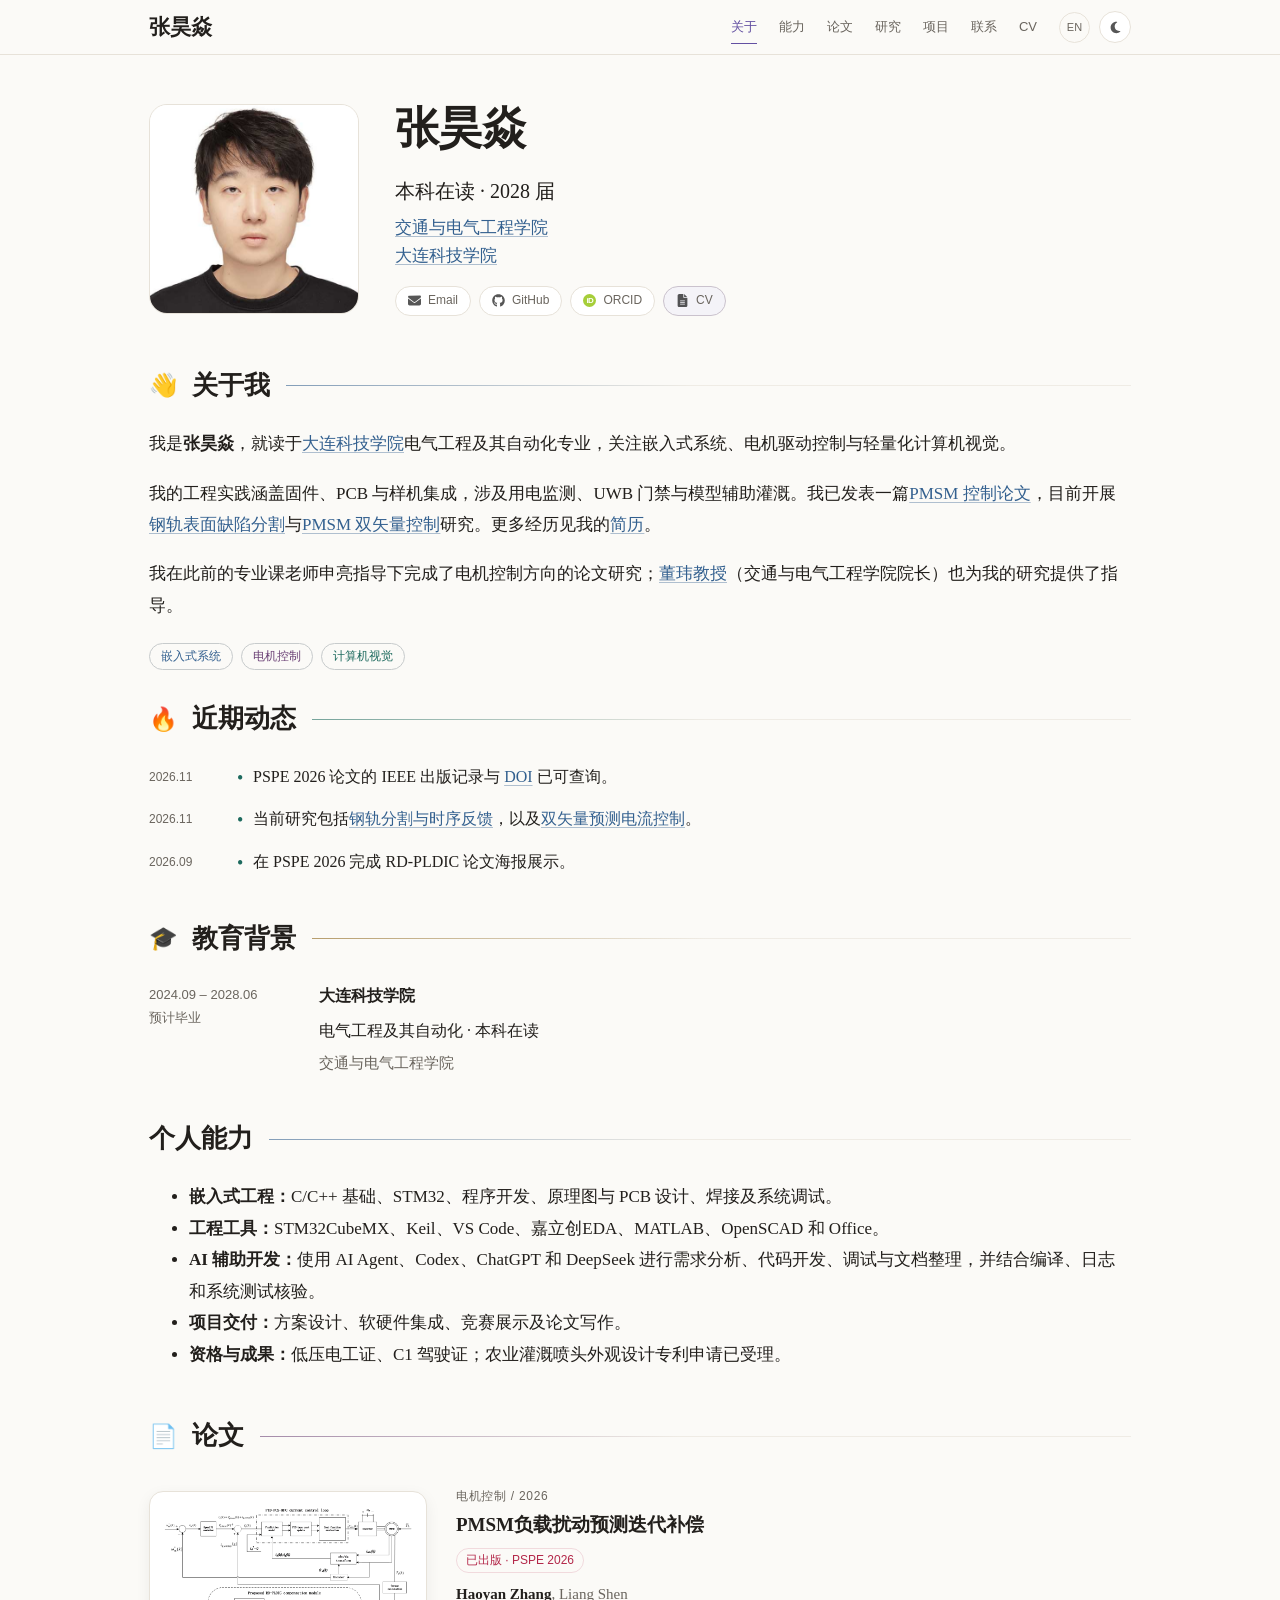
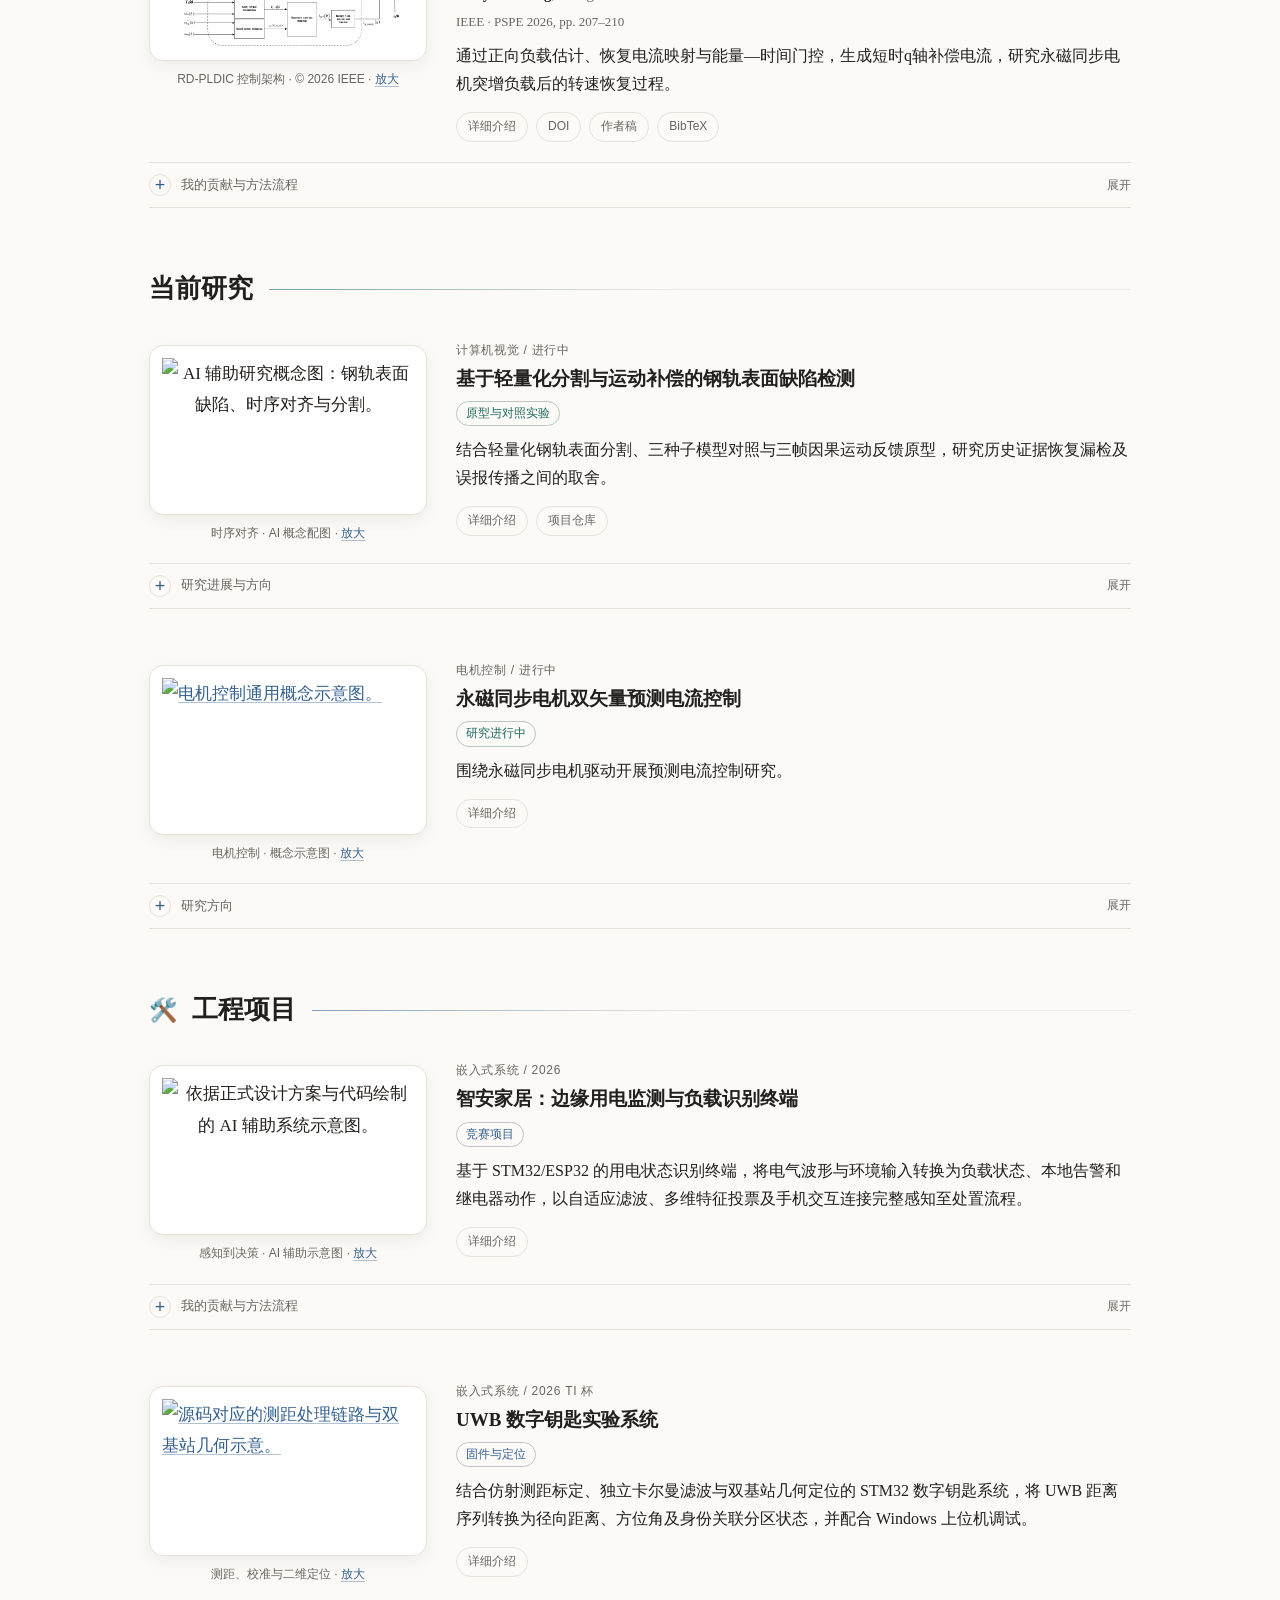
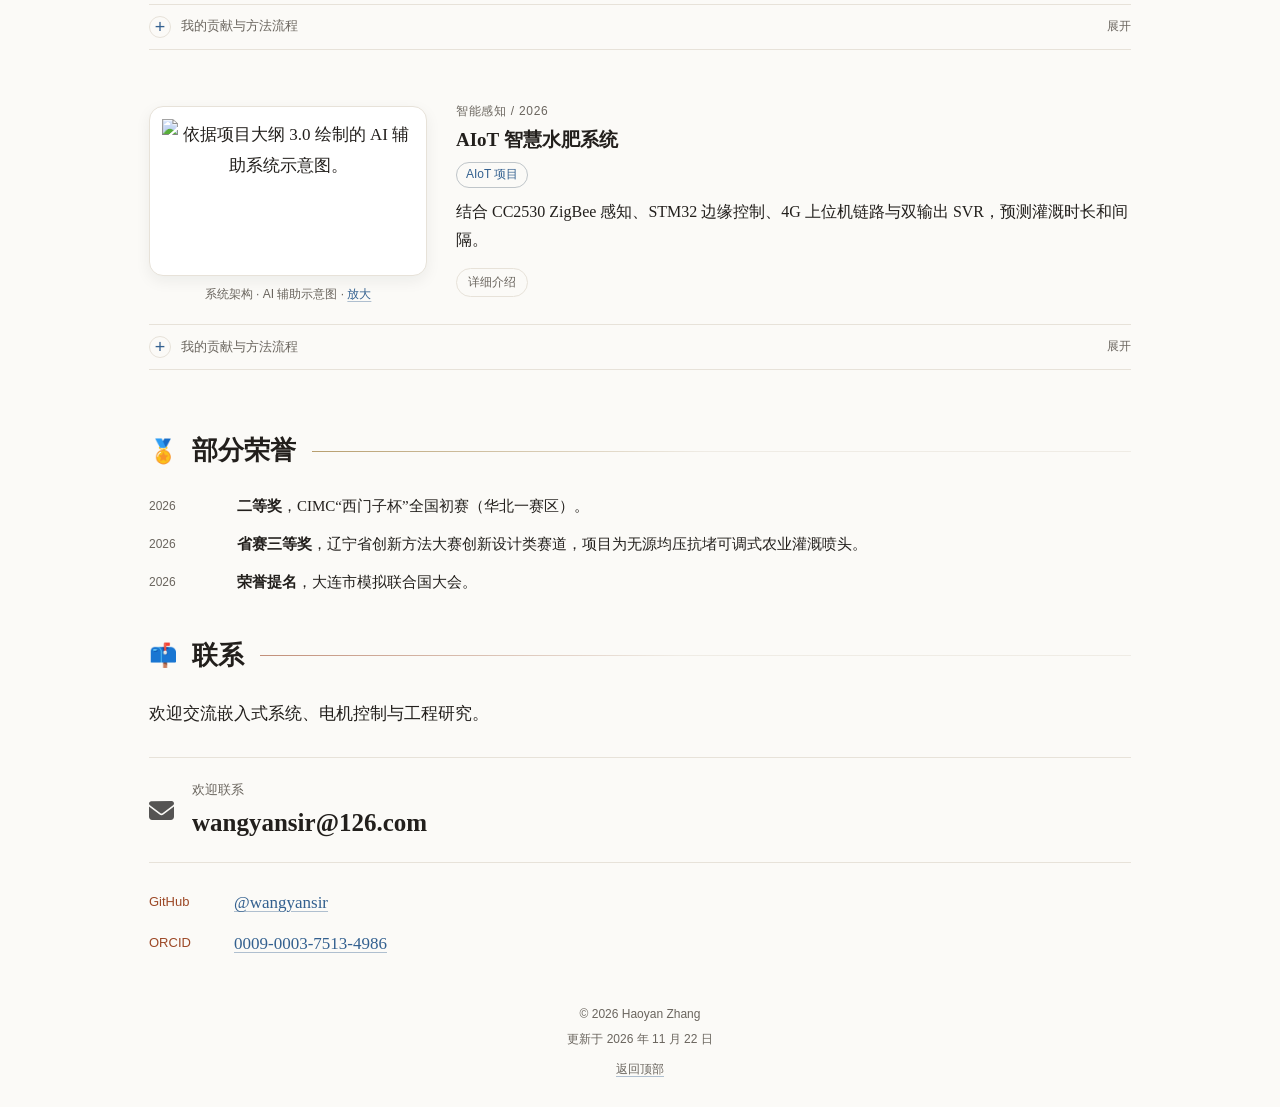
==== zh.html @ 72166f1d "Publish academic homepage and verified research updates" ====
<!doctype html><html lang="zh-CN"><head>
<meta charset="utf-8"><meta name="viewport" content="width=device-width,initial-scale=1"><title>张昊焱 · 个人主页</title>
<meta name="description" content="张昊焱的电气工程、电机控制、嵌入式系统与计算机视觉研究、论文和项目。"><meta name="author" content="Haoyan Zhang"><meta property="og:type" content="website"><meta property="og:title" content="张昊焱 · 个人主页"><meta property="og:description" content="张昊焱的电气工程、电机控制、嵌入式系统与计算机视觉研究、论文和项目。"><meta property="og:image" content="https://wangyansir.github.io/assets/portrait.jpg">
<link rel="canonical" href="https://wangyansir.github.io/zh.html"><link rel="alternate" hreflang="en" href="https://wangyansir.github.io/index.html"><link rel="icon" href="assets/favicon.svg" type="image/svg+xml">
<script>try{const s=localStorage.getItem('haoyan-theme');document.documentElement.dataset.theme=s||(matchMedia('(prefers-color-scheme:dark)').matches?'dark':'light')}catch{document.documentElement.dataset.theme='light'}</script>
<link rel="stylesheet" href="assets/katex.min.css"><link rel="stylesheet" href="style.css?v=6"><script src="main.js?v=5" defer></script></head>
<body class="homepage"><a class="skip-link" href="#main">跳到正文</a><header class="topbar"><div class="topbar-inner"><a class="topbar-brand" href="#top">张昊焱</a><nav class="topbar-nav" aria-label="主导航"><a href="#about">关于</a><a href="#skills">能力</a><a href="#publications">论文</a><a href="#research">研究</a><a href="#projects">项目</a><a href="#contact">联系</a><a href="assets/zhang-haoyan-cv.pdf" target="_blank" rel="noopener">CV</a></nav><div class="controls"><a class="language-switch" href="index.html" lang="en" hreflang="en" aria-label="切换到英文">EN</a><button class="theme-toggle" data-theme-toggle type="button" aria-label="切换颜色主题" title="切换颜色主题"><img class="icon" src="assets/icons/sun.svg" alt="" aria-hidden="true" width="13" height="13"><span class="moon-icon"><img class="icon" src="assets/icons/moon.svg" alt="" aria-hidden="true" width="13" height="13"></span></button></div></div></header>
<main class="page" id="main"><section class="hero" id="top" aria-labelledby="name"><a class="portrait-link" href="assets/portrait.jpg" target="_blank" rel="noopener" aria-label="查看完整头像"><img class="portrait" src="assets/portrait.jpg" width="210" height="210" alt="张昊焱的个人照片" fetchpriority="high"></a><div class="hero-copy"><h1 id="name">张昊焱</h1><p class="role">本科在读 · 2028 届</p><p class="affiliation"><a href="https://sub2.dlust.edu.cn/dqgc/" target="_blank" rel="noopener">交通与电气工程学院</a><br><a href="https://www.dlust.edu.cn/" target="_blank" rel="noopener">大连科技学院</a></p></div><div class="social-links" aria-label="个人链接"><a class="pill" href="mailto:wangyansir@126.com"><img class="icon" src="assets/icons/envelope.svg" alt="" aria-hidden="true" width="13" height="13">Email</a><a class="pill" href="https://github.com/wangyansir" target="_blank" rel="noopener"><img class="icon" src="assets/icons/github.svg" alt="" aria-hidden="true" width="13" height="13">GitHub</a><a class="pill" href="https://orcid.org/0009-0003-7513-4986" target="_blank" rel="noopener"><span class="orcid-mark" aria-hidden="true">iD</span>ORCID</a><a class="pill cv-pill" href="assets/zhang-haoyan-cv.pdf" target="_blank" rel="noopener"><img class="icon" src="assets/icons/file-lines.svg" alt="" aria-hidden="true" width="13" height="13">CV</a></div></section>
<section class="section" id="about"><h2 class="section-title blue"><span aria-hidden="true">👋</span>关于我</h2><p>我是<strong>张昊焱</strong>，就读于<a href="https://www.dlust.edu.cn/" target="_blank" rel="noopener">大连科技学院</a>电气工程及其自动化专业，关注嵌入式系统、电机驱动控制与轻量化计算机视觉。</p><p>我的工程实践涵盖固件、PCB 与样机集成，涉及用电监测、UWB 门禁与模型辅助灌溉。我已发表一篇<a href="publications/rd-pldic-zh.html">PMSM 控制论文</a>，目前开展<a href="research/rail-inspection-zh.html">钢轨表面缺陷分割</a>与<a href="research/dual-vector-control-zh.html">PMSM 双矢量控制</a>研究。更多经历见我的<a href="assets/zhang-haoyan-cv.pdf" target="_blank" rel="noopener">简历</a>。</p><p>我在此前的专业课老师申亮指导下完成了电机控制方向的论文研究；<a href="https://sub2.dlust.edu.cn/dqgc/channel-161.html" target="_blank" rel="noopener">董玮教授</a>（交通与电气工程学院院长）也为我的研究提供了指导。</p><ul class="interest-tags" aria-label="研究兴趣"><li>嵌入式系统</li><li>电机控制</li><li>计算机视觉</li></ul></section>
<section class="section" id="news"><h2 class="section-title teal"><span aria-hidden="true">🔥</span>近期动态</h2><ul class="news-list"><li><time>2026.11</time><div>PSPE 2026 论文的 IEEE 出版记录与 <a href="https://doi.org/10.1109/PSPE71359.2026.11780839" target="_blank" rel="noopener">DOI</a> 已可查询。</div></li><li><time>2026.11</time><div>当前研究包括<a href="research/rail-inspection-zh.html">钢轨分割与时序反馈</a>，以及<a href="research/dual-vector-control-zh.html">双矢量预测电流控制</a>。</div></li><li><time>2026.09</time><div>在 PSPE 2026 完成 RD-PLDIC 论文海报展示。</div></li></ul></section>
<section class="section" id="education"><h2 class="section-title gold"><span aria-hidden="true">🎓</span>教育背景</h2><div class="dated-entry"><p class="entry-date">2024.09 – 2028.06<br><span>预计毕业</span></p><div><p><strong>大连科技学院</strong></p><p>电气工程及其自动化 · 本科在读</p><p class="muted small">交通与电气工程学院</p></div></div></section>
<section class="section" id="skills"><h2 class="section-title blue">个人能力</h2><ul class="skills-list"><li><strong>嵌入式工程：</strong>C/C++ 基础、STM32、程序开发、原理图与 PCB 设计、焊接及系统调试。</li><li><strong>工程工具：</strong>STM32CubeMX、Keil、VS Code、嘉立创EDA、MATLAB、OpenSCAD 和 Office。</li><li><strong>AI 辅助开发：</strong>使用 AI Agent、Codex、ChatGPT 和 DeepSeek 进行需求分析、代码开发、调试与文档整理，并结合编译、日志和系统测试核验。</li><li><strong>项目交付：</strong>方案设计、软硬件集成、竞赛展示及论文写作。</li><li><strong>资格与成果：</strong>低压电工证、C1 驾驶证；农业灌溉喷头外观设计专利申请已受理。</li></ul></section>
<section class="section" id="publications"><h2 class="section-title plum"><span aria-hidden="true">📄</span>论文</h2><article class="work-entry" id="work-rd-pldic"><div class="work-row"><figure class="work-media"><button class="visual-toggle" type="button" aria-pressed="false" aria-label="切换概览与方法：PMSM负载扰动预测迭代补偿" data-visual-toggle data-caption-overview="RD-PLDIC 控制架构 · © 2026 IEEE" data-caption-method="转速恢复仿真 · © 2026 IEEE"><img class="visual-overview" src="assets/rd-pldic-control.png" alt="RD-PLDIC 控制架构：预测电流控制、负载估计、恢复电流映射及能量—时间门控。© 2026 IEEE。" width="278" height="190" loading="lazy"><img class="visual-method" src="assets/rd-pldic-speed.png" alt="" aria-hidden="true" width="278" height="190" loading="lazy"><span class="visual-hint" aria-hidden="true">查看方法</span></button><figcaption class="image-caption"><span data-visual-caption aria-live="polite">RD-PLDIC 控制架构 · © 2026 IEEE</span> · <a href="assets/rd-pldic-control.png" target="_blank" rel="noopener">放大</a></figcaption></figure><div class="work-copy"><p class="entry-kicker">电机控制 / 2026</p><h3>PMSM负载扰动预测迭代补偿</h3><p class="venue"><span class="badge publication">已出版 · PSPE 2026</span></p><p class="authors"><strong>Haoyan Zhang</strong>, Liang Shen</p><p class="work-note">IEEE · PSPE 2026, pp. 207–210</p><p class="work-description">通过正向负载估计、恢复电流映射与能量—时间门控，生成短时q轴补偿电流，研究永磁同步电机突增负载后的转速恢复过程。</p><div class="resource-links"><a class="pill" href="publications/rd-pldic-zh.html">详细介绍</a><a class="pill" href="https://doi.org/10.1109/PSPE71359.2026.11780839" target="_blank" rel="noopener">DOI</a><a class="pill" href="assets/rd-pldic-author-manuscript.pdf" target="_blank" rel="noopener">作者稿</a><a class="pill" href="files/rd-pldic.bib" download>BibTeX</a></div></div></div><details class="contribution"><summary><span class="expand-icon" aria-hidden="true">+</span><span>我的贡献与方法流程</span><span class="expand-label" data-open-label="收起" data-closed-label="展开">展开</span></summary><div class="contribution-body"><p class="contribution-role">第一作者 · 建模、仿真与论文</p><ul><li>设计结合正向负载估计、恢复电流映射与能量—时间门控的短时 q 轴电流补偿。</li><li>建立 PMSM 驱动数值对比，分析转速恢复、累计误差和持续补偿。</li><li>完成英文稿件撰写与修改，并在 PSPE 2026 作海报展示。</li></ul><ol class="workflow" aria-label="方法流程"><li>估计负载</li><li>映射恢复电流</li><li>补偿门控</li><li>评价恢复过程</li></ol><p class="scope-note">结果来自已测试工况下的正向增载仿真。</p></div></details></article></section>
<section class="section" id="research"><h2 class="section-title teal">当前研究</h2><article class="work-entry" id="work-rail-inspection"><div class="work-row"><figure class="work-media"><button class="visual-toggle visual-art" type="button" aria-pressed="false" aria-label="切换概览与方法：基于轻量化分割与运动补偿的钢轨表面缺陷检测" data-visual-toggle data-caption-overview="时序对齐 · AI 概念配图" data-caption-method="研究路径 · LevinJustus"><img class="visual-overview" src="assets/rail-inspection-concept.jpg" alt="AI 辅助研究概念图：钢轨表面缺陷、时序对齐与分割。" width="278" height="190" loading="lazy"><img class="visual-method" src="assets/rail-reference-method.svg" alt="" aria-hidden="true" width="278" height="190" loading="lazy"><span class="visual-hint" aria-hidden="true">查看方法</span></button><figcaption class="image-caption"><span data-visual-caption aria-live="polite">时序对齐 · AI 概念配图</span> · <a href="assets/rail-inspection-concept.jpg" target="_blank" rel="noopener">放大</a></figcaption></figure><div class="work-copy"><p class="entry-kicker">计算机视觉 / 进行中</p><h3>基于轻量化分割与运动补偿的钢轨表面缺陷检测</h3><p class="venue"><span class="badge ongoing">原型与对照实验</span></p><p class="work-description">结合轻量化钢轨表面分割、三种子模型对照与三帧因果运动反馈原型，研究历史证据恢复漏检及误报传播之间的取舍。</p><div class="resource-links"><a class="pill" href="research/rail-inspection-zh.html">详细介绍</a><a class="pill" href="https://github.com/LevinJustus/rail-surface-motion-research" target="_blank" rel="noopener">项目仓库</a></div></div></div><details class="contribution"><summary><span class="expand-icon" aria-hidden="true">+</span><span>研究进展与方向</span><span class="expand-label" data-open-label="收起" data-closed-label="展开">展开</span></summary><div class="contribution-body"><p class="contribution-role">合作研究 · 项目仓库 v0.6.0</p><ul><li>项目仓库已报告基于 1396 张训练图、400 张验证图的三种子 U-Net 与 DeepLabv3+ 基线。</li><li>三帧因果原型将运动对齐与历史缺陷证据结合。</li><li>当前研究时序反馈中的漏检恢复与误报传播。</li></ul><ol class="workflow" aria-label="方法流程"><li>训练与验证</li><li>对齐观测</li><li>复用时序证据</li><li>检查误报</li></ol><p class="scope-note">当前分数为验证集结果；连续真实轨面视频、独立测试和部署为后续工作。</p></div></details></article>
<article class="work-entry" id="work-dual-vector-control"><div class="work-row"><figure class="work-media"><a class="visual-toggle figure-link" href="assets/motor-control-overview.png" target="_blank" rel="noopener" aria-label="查看原尺寸图：永磁同步电机双矢量预测电流控制"><img class="visual-overview" src="assets/motor-control-overview.png" alt="电机控制通用概念示意图。" width="278" height="190" loading="lazy"><span class="visual-hint" aria-hidden="true">放大查看</span></a><figcaption class="image-caption"><span data-visual-caption aria-live="polite">电机控制 · 概念示意图</span> · <a href="assets/motor-control-overview.png" target="_blank" rel="noopener">放大</a></figcaption></figure><div class="work-copy"><p class="entry-kicker">电机控制 / 进行中</p><h3>永磁同步电机双矢量预测电流控制</h3><p class="venue"><span class="badge ongoing">研究进行中</span></p><p class="work-description">围绕永磁同步电机驱动开展预测电流控制研究。</p><div class="resource-links"><a class="pill" href="research/dual-vector-control-zh.html">详细介绍</a></div></div></div><details class="contribution"><summary><span class="expand-icon" aria-hidden="true">+</span><span>研究方向</span><span class="expand-label" data-open-label="收起" data-closed-label="展开">展开</span></summary><div class="contribution-body"><p class="contribution-role">预测电流控制</p><ul><li>研究面向永磁同步电机驱动的预测电流控制。</li></ul><ol class="workflow" aria-label="方法流程"><li>电机控制</li><li>预测控制</li></ol><p class="scope-note">电机驱动控制方向的在研工作。</p></div></details></article></section>
<section class="section" id="projects"><h2 class="section-title blue"><span aria-hidden="true">🛠️</span>工程项目</h2><article class="work-entry" id="work-smart-home"><div class="work-row"><figure class="work-media"><button class="visual-toggle" type="button" aria-pressed="false" aria-label="切换概览与方法：智安家居：边缘用电监测与负载识别终端" data-visual-toggle data-caption-overview="感知到决策 · AI 辅助示意图" data-caption-method="本地感知与保护架构"><img class="visual-overview" src="assets/smart-home-research-graphic.png" alt="依据正式设计方案与代码绘制的 AI 辅助系统示意图。" width="278" height="190" loading="lazy"><img class="visual-method" src="assets/smart-home-system.svg" alt="" aria-hidden="true" width="278" height="190" loading="lazy"><span class="visual-hint" aria-hidden="true">查看方法</span></button><figcaption class="image-caption"><span data-visual-caption aria-live="polite">感知到决策 · AI 辅助示意图</span> · <a href="assets/smart-home-research-graphic.png" target="_blank" rel="noopener">放大</a></figcaption></figure><div class="work-copy"><p class="entry-kicker">嵌入式系统 / 2026</p><h3>智安家居：边缘用电监测与负载识别终端</h3><p class="venue"><span class="badge engineering">竞赛项目</span></p><p class="work-description">基于 STM32/ESP32 的用电状态识别终端，将电气波形与环境输入转换为负载状态、本地告警和继电器动作，以自适应滤波、多维特征投票及手机交互连接完整感知至处置流程。</p><div class="resource-links"><a class="pill" href="projects/smart-home-zh.html">详细介绍</a></div></div></div><details class="contribution"><summary><span class="expand-icon" aria-hidden="true">+</span><span>我的贡献与方法流程</span><span class="expand-label" data-open-label="收起" data-closed-label="展开">展开</span></summary><div class="contribution-body"><p class="contribution-role">固件、硬件与原型集成</p><ul><li>独立完成 STM32 程序、原理图与 PCB 设计、焊接和整机集成调试。</li><li>将测量滤波、时频特征与负载状态识别、本地异常处置连接起来。</li><li>集成本地按键与 ESP32 手机协同操作，并使用 OpenSCAD 完成外壳建模。</li></ul><ol class="workflow" aria-label="方法流程"><li>采集信号</li><li>提取特征</li><li>识别与保护</li><li>状态上报</li></ol><p class="scope-note">项目获得 CIMC 西门子杯全国初赛华北一赛区二等奖。</p></div></details></article>
<article class="work-entry" id="work-uwb-key"><div class="work-row"><figure class="work-media"><a class="visual-toggle figure-link" href="assets/uwb-localization-pipeline.svg" target="_blank" rel="noopener" aria-label="查看原尺寸图：UWB 数字钥匙实验系统"><img class="visual-overview" src="assets/uwb-localization-pipeline.svg" alt="源码对应的测距处理链路与双基站几何示意。" width="278" height="190" loading="lazy"><span class="visual-hint" aria-hidden="true">放大查看</span></a><figcaption class="image-caption"><span data-visual-caption aria-live="polite">测距、校准与二维定位</span> · <a href="assets/uwb-localization-pipeline.svg" target="_blank" rel="noopener">放大</a></figcaption></figure><div class="work-copy"><p class="entry-kicker">嵌入式系统 / 2026 TI 杯</p><h3>UWB 数字钥匙实验系统</h3><p class="venue"><span class="badge engineering">固件与定位</span></p><p class="work-description">结合仿射测距标定、独立卡尔曼滤波与双基站几何定位的 STM32 数字钥匙系统，将 UWB 距离序列转换为径向距离、方位角及身份关联分区状态，并配合 Windows 上位机调试。</p><div class="resource-links"><a class="pill" href="projects/uwb-key-zh.html">详细介绍</a></div></div></div><details class="contribution"><summary><span class="expand-icon" aria-hidden="true">+</span><span>我的贡献与方法流程</span><span class="expand-label" data-open-label="收起" data-closed-label="展开">展开</span></summary><div class="contribution-body"><p class="contribution-role">硬件、固件与上位机集成</p><ul><li>对两路基站测距分别进行线性标定与独立卡尔曼滤波。</li><li>结合双圆定位、三区域门禁判定、异常数据检查和锁定逻辑。</li><li>开发并调试硬件与固件，使用 ChatGPT 开发 Windows 上位机。</li></ul><ol class="workflow" aria-label="方法流程"><li>线性标定</li><li>逐路滤波</li><li>双圆定位</li><li>身份与分区</li></ol><p class="scope-note">详情页按已核对源码说明信号链、标定模型和定位几何。</p></div></details></article>
<article class="work-entry" id="work-aiot-fertigation"><div class="work-row"><figure class="work-media"><button class="visual-toggle" type="button" aria-pressed="false" aria-label="切换概览与方法：AIoT 智慧水肥系统" data-visual-toggle data-caption-overview="系统架构 · AI 辅助示意图" data-caption-method="预测到控制的流程"><img class="visual-overview" src="assets/fertigation-research-graphic.png" alt="依据项目大纲 3.0 绘制的 AI 辅助系统示意图。" width="278" height="190" loading="lazy"><img class="visual-method" src="assets/aiot-system-architecture.svg" alt="" aria-hidden="true" width="278" height="190" loading="lazy"><span class="visual-hint" aria-hidden="true">查看方法</span></button><figcaption class="image-caption"><span data-visual-caption aria-live="polite">系统架构 · AI 辅助示意图</span> · <a href="assets/fertigation-research-graphic.png" target="_blank" rel="noopener">放大</a></figcaption></figure><div class="work-copy"><p class="entry-kicker">智能感知 / 2026</p><h3>AIoT 智慧水肥系统</h3><p class="venue"><span class="badge engineering">AIoT 项目</span></p><p class="work-description">结合 CC2530 ZigBee 感知、STM32 边缘控制、4G 上位机链路与双输出 SVR，预测灌溉时长和间隔。</p><div class="resource-links"><a class="pill" href="projects/aiot-fertigation-zh.html">详细介绍</a></div></div></div><details class="contribution"><summary><span class="expand-icon" aria-hidden="true">+</span><span>我的贡献与方法流程</span><span class="expand-label" data-open-label="收起" data-closed-label="展开">展开</span></summary><div class="contribution-body"><p class="contribution-role">系统设计与预测控制软件</p><ul><li>设计采用 STM32、ZigBee 与 4G-DTU 通信的传感至边缘控制链路。</li><li>建立双输出 SVR 软件原型，预测灌溉时长与间隔，并映射到执行等级。</li><li>使用 2160 条兼容模拟样本检查原型的决策逻辑。</li></ul><ol class="workflow" aria-label="方法流程"><li>采集输入</li><li>SVR 预测</li><li>映射控制等级</li><li>边缘执行</li></ol><p class="scope-note">相关喷头设计获省赛奖项，外观设计专利申请已受理。</p></div></details></article></section>
<section class="section" id="honors"><h2 class="section-title gold"><span aria-hidden="true">🏅</span>部分荣誉</h2><ul class="honors-list"><li><span>2026</span><div><strong>二等奖</strong>，CIMC“西门子杯”全国初赛（华北一赛区）。</div></li><li><span>2026</span><div><strong>省赛三等奖</strong>，辽宁省创新方法大赛创新设计类赛道，项目为无源均压抗堵可调式农业灌溉喷头。</div></li><li><span>2026</span><div><strong>荣誉提名</strong>，大连市模拟联合国大会。</div></li></ul></section>
<section class="section" id="contact"><h2 class="section-title rust"><span aria-hidden="true">📫</span>联系</h2><p>欢迎交流嵌入式系统、电机控制与工程研究。</p><a class="email-contact" href="mailto:wangyansir@126.com"><img class="icon" src="assets/icons/envelope.svg" alt="" aria-hidden="true" width="13" height="13"><span><small>欢迎联系</small><strong>wangyansir@126.com</strong></span></a><dl class="contact-list"><dt>GitHub</dt><dd><a href="https://github.com/wangyansir" target="_blank" rel="noopener">@wangyansir</a></dd><dt>ORCID</dt><dd><a href="https://orcid.org/0009-0003-7513-4986" target="_blank" rel="noopener">0009-0003-7513-4986</a></dd></dl></section></main>
<footer class="site-footer page"><p>© 2026 Haoyan Zhang</p><p>更新于 2026 年 11 月 22 日</p><a href="#top">返回顶部</a></footer></body></html>
---- style.css ----
:root{
color-scheme:light;--bg:#fbfaf7;--ink:#221f1c;--muted:#6a655e;--line:#e7e2d9;--blue:#33608f;--teal:#1d6a5e;--gold:#8a6113;--rust:#9c4826;--plum:#6b4176;--accent:#6350a2;--pill:#fff;--header:rgba(251,250,247,.95);--serif:Charter,'Iowan Old Style','Source Serif 4','Source Serif Pro',Cambria,Georgia,'Times New Roman',serif;--sans:-apple-system,BlinkMacSystemFont,'Segoe UI',Arial,'Microsoft YaHei',sans-serif}
:root[data-theme=dark]{color-scheme:dark;--bg:#15171b;--ink:#e7e3dc;--muted:#aaa49b;--line:#2b2f36;--blue:#8fb5de;--teal:#87b9ad;--gold:#d3b777;--rust:#d8a18b;--plum:#c0a1cd;--accent:#c0b1ef;--pill:#202329;--header:rgba(21,23,27,.95)}
*{box-sizing:border-box}html{scroll-behavior:smooth;scroll-padding-top:76px}body{margin:0;background:var(--bg);color:var(--ink);font:18px/1.72 var(--serif);-webkit-font-smoothing:antialiased}a{color:var(--blue);text-decoration:underline;text-decoration-color:color-mix(in srgb,var(--blue) 38%,transparent);text-underline-offset:3px;transition:color .18s,border-color .18s,background .18s}a:hover{color:var(--accent);text-decoration-color:currentColor}button{font:inherit;color:inherit;cursor:pointer}img{display:block;max-width:100%}figure{margin:0}p{margin:0 0 18px}a:focus-visible,button:focus-visible,.table-scroll:focus-visible{outline:2px solid var(--accent);outline-offset:4px}.skip-link{position:fixed;z-index:30;left:16px;top:-80px;padding:8px 18px;background:var(--ink);color:var(--bg);font:14px/1.5 var(--sans)}.skip-link:focus{top:10px}.page{max-width:900px;padding-inline:32px;margin-inline:auto}.muted{color:var(--muted)}.small{font-size:15px}
.topbar{position:sticky;top:0;z-index:20;background:var(--header);border-bottom:1px solid var(--line);backdrop-filter:blur(12px)}.topbar::before{content:'';position:absolute;top:0;left:0;right:0;height:3px;background:linear-gradient(90deg,#33608f,#6b4176,#9c4826)}.topbar-inner{max-width:900px;padding:0 32px;margin:auto;min-height:54px;display:flex;align-items:center;gap:22px}.topbar-brand{font-weight:700;font-size:18px;color:var(--ink);text-decoration:none;white-space:nowrap;margin-right:auto}.topbar-nav{display:flex;align-items:center;gap:20px;font:13px/1.6 var(--sans)}.topbar-nav a{color:var(--muted);text-decoration:none;white-space:nowrap;padding:16px 0;position:relative}.topbar-nav a::after{content:'';position:absolute;height:1px;left:0;right:0;bottom:9px;background:currentColor;transform:scaleX(0);transition:transform .18s}.topbar-nav a:hover,.topbar-nav a[aria-current]{color:var(--accent)}.topbar-nav a:hover::after,.topbar-nav a[aria-current]::after{transform:scaleX(1)}.controls{display:flex;align-items:center;gap:9px;flex-shrink:0}.language-switch{display:inline-flex;align-items:center;justify-content:center;min-width:31px;height:31px;border:1px solid var(--line);border-radius:50%;color:var(--muted);text-decoration:none;font:11px/1 var(--sans);white-space:nowrap}.language-switch:hover{border-color:var(--accent);color:var(--accent)}.theme-toggle{width:32px;height:32px;padding:8px;border:1px solid var(--line);border-radius:50%;background:var(--pill);display:flex;align-items:center;justify-content:center}.theme-toggle:hover{border-color:var(--gold)}.icon{display:inline-block;width:13px;height:13px;opacity:.66;flex-shrink:0}[data-theme=dark] .icon{filter:invert(1)}.theme-toggle>.icon{display:block}.moon-icon{display:none}[data-theme=dark] .theme-toggle>.icon{display:none}[data-theme=dark] .moon-icon{display:flex}
.homepage{background-image:radial-gradient(ellipse 650px 230px at 15% 70px,rgba(51,96,143,.045),transparent),radial-gradient(ellipse 600px 220px at 85% 70px,rgba(29,106,94,.035),transparent)}.hero{display:flex;align-items:center;gap:30px;padding:44px 0 30px}.portrait-link{flex-shrink:0;border-radius:18px;display:block}.portrait{width:200px;height:200px;object-fit:cover;object-position:50% 35%;border-radius:18px;border:1px solid var(--line);box-shadow:0 7px 22px rgba(25,25,25,.09)}.hero-copy{min-width:0}h1{font-size:38px;line-height:1.3;font-weight:700;margin:0 0 15px;letter-spacing:-.5px}.role,.affiliation{font-size:17px;line-height:1.6;margin:0 0 7px}.hero-focus{font:13px/1.6 var(--sans);color:var(--muted);margin:12px 0 0}.social-links{display:flex;flex-wrap:wrap;align-items:center;gap:8px;margin-top:22px}.pill{display:inline-flex;align-items:center;justify-content:center;gap:7px;border:1px solid var(--line);border-radius:20px;background:var(--pill);color:var(--muted);padding:4px 12px;font:12px/1.65 var(--sans);text-decoration:none;white-space:nowrap}.pill:hover{color:var(--accent);border-color:var(--accent);text-decoration:none}.cv-pill{background:color-mix(in srgb,var(--accent) 7%,var(--pill));border-color:color-mix(in srgb,var(--accent) 22%,var(--line))}.orcid-mark{width:13px;height:13px;border-radius:50%;background:#a6ce39;color:#fff;font:700 8px/13px Arial,sans-serif;text-align:center;letter-spacing:-.5px}
.section{padding:26px 0 4px;scroll-margin-top:20px}.section>p{text-align:justify;hyphens:auto}.section-title{display:flex;gap:10px;align-items:center;color:var(--ink);font:700 21px/1.4 var(--serif);margin:0 0 18px}.section-title>span{font-size:19px;line-height:1}.section-title::after{content:'';flex:1;height:1px;margin-left:2px;background:linear-gradient(90deg,var(--section-accent),var(--line) 48%);opacity:.6}.blue{--section-accent:var(--blue)}.teal{--section-accent:var(--teal)}.gold{--section-accent:var(--gold)}.plum{--section-accent:var(--plum)}.rust{--section-accent:var(--rust)}.interest-tags{padding:0;margin:20px 0 0;list-style:none;display:flex;flex-wrap:wrap;gap:8px}.interest-tags li{border:1px solid color-mix(in srgb,var(--blue) 18%,var(--line));border-radius:20px;background:color-mix(in srgb,var(--blue) 8%,var(--bg));color:var(--blue);padding:3px 11px;font:12px/1.6 var(--sans)}.interest-tags li:nth-child(2){color:var(--plum);background:color-mix(in srgb,var(--plum) 8%,var(--bg))}.interest-tags li:nth-child(3){color:var(--teal);background:color-mix(in srgb,var(--teal) 8%,var(--bg))}.news-list,.honors-list{padding:0;margin:0;list-style:none}.news-list li{display:grid;grid-template-columns:70px 1fr;gap:18px;position:relative;padding:0 0 13px}.news-list time{font:12px/1.8 var(--sans);color:var(--muted);padding-top:5px}.news-list li>div{position:relative;padding-left:16px;font-size:16px}.news-list li>div::before{content:'•';position:absolute;left:0;color:var(--teal);font-size:18px}.dated-entry{display:grid;grid-template-columns:150px 1fr;gap:20px;margin-bottom:7px;font-size:16px}.dated-entry p{margin:0 0 5px}.entry-date{font:13px/1.8 var(--sans);color:var(--muted);padding-top:2px}
.work-entry{display:grid;grid-template-columns:250px minmax(0,1fr);gap:26px;align-items:center;padding:14px 0}.teaser{width:250px;height:150px;border:1px solid var(--line);border-radius:10px;background:#fff;padding:18px 10px;position:relative;overflow:hidden}.teaser img{width:100%;height:100%;object-fit:contain;background:#fff}.teaser .teaser-alternate{position:absolute;inset:18px 10px;width:calc(100% - 20px);height:calc(100% - 36px);opacity:0;transition:opacity .3s ease}@media(hover:hover) and (pointer:fine){.teaser.has-hover:hover .teaser-alternate{opacity:1}}.work-copy{min-width:0}.work-copy h3{font:700 17px/1.45 var(--serif);margin:0 0 9px}.work-copy p{margin:0 0 8px}.venue{display:flex;flex-wrap:wrap;gap:7px;align-items:center;font:15px/1.6 var(--serif);color:var(--muted)}.badge{display:inline-block;font:11px/1.6 var(--sans);border-radius:20px;padding:2px 9px;border:1px solid transparent}.badge.publication{color:#b32749;background:#b3274912;border-color:#b3274926}.badge.accepted{color:var(--plum);background:color-mix(in srgb,var(--plum) 9%,var(--bg));border-color:color-mix(in srgb,var(--plum) 18%,var(--line))}.badge.ongoing{color:var(--teal);background:color-mix(in srgb,var(--teal) 9%,var(--bg));margin-bottom:7px}.badge.engineering{color:var(--blue);background:color-mix(in srgb,var(--blue) 8%,var(--bg))}.authors{font-size:15px;line-height:1.6;color:var(--muted)}.authors strong{color:var(--ink)}.work-description{font-size:15px;line-height:1.65}.work-note{font-size:13px;line-height:1.65;color:var(--muted)}.resource-links{display:flex;flex-wrap:wrap;gap:8px;margin-top:12px}.honors-list li{display:grid;grid-template-columns:70px 1fr;gap:18px;font-size:15px;padding-bottom:10px}.honors-list li>span{font:12px/1.8 var(--sans);color:var(--muted);padding-top:3px}.contact-list{display:grid;grid-template-columns:80px 1fr;gap:10px 5px;margin:24px 0 0}.contact-list dt{font:13px/1.8 var(--sans);color:var(--rust);padding-top:3px}.contact-list dd{margin:0;overflow-wrap:anywhere}.site-footer{text-align:center;color:var(--muted);font:12px/1.6 var(--sans);padding-top:40px;padding-bottom:28px}.site-footer p{margin:0 0 6px}.site-footer a{color:var(--muted);display:inline-block;margin-top:5px}
.project-page{color-scheme:light;color:#222;background:#fff;font:17px/1.55 var(--sans);--line:#e4e4e4;--muted:#666;--accent:#4e437a;--blue:#295f91}.project-main{box-sizing:content-box;max-width:1040px;padding:20px 24px 72px;margin:auto}.project-utility{display:flex;justify-content:space-between;align-items:center;font-size:12px;margin-bottom:28px}.project-utility>a:first-child{color:#666;text-decoration:none}.project-utility .language-switch{color:#666;border-color:#ddd}.project-heading{text-align:center;max-width:920px;margin:0 auto 32px}.project-kicker{color:#777;font-size:12px;letter-spacing:1.5px;margin:0 0 22px}.project-heading h1{font:700 42px/1.15 var(--sans);letter-spacing:-.6px;margin:0 0 24px}.project-authors{font-size:18px;margin:0 0 12px}.project-authors a{color:#222;text-decoration:none}.project-authors a:hover{text-decoration:underline}.project-affiliation{font-size:14px;line-height:1.7;color:#666;margin:0 0 14px}.project-stage{color:#6350a2;font-size:13px;margin:0 0 20px}.project-resources{display:flex;flex-wrap:wrap;justify-content:center;gap:12px}.project-resources a{border:1px solid #333;border-radius:4px;color:#222;padding:10px 18px;font-size:15px;text-decoration:none}.project-resources a:hover{background:#f3f3f3}.project-teaser{margin:34px auto 0}.project-teaser img{width:100%;height:auto;max-height:470px;object-fit:contain}.project-teaser figcaption,.technical-content figcaption{margin-top:12px;font-size:14px;line-height:1.6;color:#666;text-align:center}.section-index{display:flex;justify-content:center;flex-wrap:wrap;gap:8px 18px;margin:26px 0 0;font-size:12px;padding:16px 0;border-block:1px solid #eee}.section-index a{color:#666;text-decoration:none}.section-index a:hover{color:#6350a2;text-decoration:underline}.technical-section{margin-top:46px;scroll-margin-top:24px}.technical-section h2{font:700 26px/1.35 var(--sans);padding-bottom:8px;margin:0 0 18px;border-bottom:1px solid #ddd}.technical-content p{margin:0 0 18px}.technical-content li{margin-bottom:9px}.technical-content figure{margin:28px 0}.technical-content figure img{width:100%;height:auto;max-height:620px;object-fit:contain;background:#fff}.technical-content h3{font:600 19px/1.5 var(--sans);margin:25px 0 12px}.table-scroll{overflow-x:auto;margin:24px 0;border:1px solid #e2e2e2;border-radius:4px}.technical-content table{border-collapse:collapse;width:100%;min-width:510px;font-size:14px;font-variant-numeric:tabular-nums}.technical-content th,.technical-content td{padding:12px 16px;text-align:left;border-bottom:1px solid #e5e5e5;vertical-align:top}.technical-content th{background:#f5f5f5;font-weight:600}.technical-content tbody tr:last-child td{border:0}.project-footer{display:flex;flex-wrap:wrap;gap:20px;justify-content:space-between;border-top:1px solid #ddd;margin-top:48px;padding-top:20px;font-size:13px}.project-footer a{color:#666}
@media(max-width:900px){.topbar-inner{gap:14px}.topbar-nav{gap:15px;font-size:12px}.topbar-brand{font-size:17px}}
@media(max-width:720px){body{font-size:16px}.page{padding-inline:20px}.topbar-inner{padding-inline:20px;gap:14px;min-height:54px}.topbar-brand{display:none}.topbar-nav{flex:1;min-width:0;overflow-x:auto;gap:16px;scrollbar-width:none;font-size:13px}.topbar-nav::-webkit-scrollbar{display:none}.topbar-nav a{padding-block:16px}.controls{gap:7px}.language-switch{min-width:29px;height:29px;font-size:10px}.theme-toggle{width:30px;height:30px;padding:7px}.hero{display:block;padding:32px 0 28px}.portrait{width:160px;height:160px}.portrait-link{width:160px;margin-bottom:22px}.hero h1{font-size:30px;margin-bottom:13px}.role,.affiliation{font-size:16px}.hero-focus{font-size:12px}.social-links{margin-top:20px}.section{padding-top:26px}.section-title{font-size:21px}.section>p{text-align:left;hyphens:none}.work-entry{display:block;padding:14px 0 20px}.teaser{width:100%;height:auto;aspect-ratio:2.5/1;margin-bottom:17px}.work-copy h3{font-size:17px}.work-description{font-size:15px}.dated-entry{grid-template-columns:1fr;gap:5px}.news-list li{grid-template-columns:60px 1fr;gap:9px}.news-list li>div{font-size:15px}.news-list time{font-size:11px}.honors-list li{grid-template-columns:42px 1fr;gap:15px;font-size:14px}.contact-list{grid-template-columns:65px 1fr;font-size:15px}.site-footer{padding-top:35px}}
@media(max-width:640px){.project-main{padding:18px 18px 64px}.project-utility{margin-bottom:28px}.project-heading h1{font-size:30px;line-height:1.2;letter-spacing:-.4px}.project-kicker{font-size:11px;margin-bottom:20px}.project-authors{font-size:16px}.project-affiliation{font-size:13px}.project-resources a{padding:9px 14px;font-size:14px}.project-teaser{margin-top:30px}.project-teaser img{max-height:420px}.section-index{justify-content:flex-start;font-size:11px;gap:9px 16px}.technical-section{margin-top:34px}.technical-section h2{font-size:24px}.technical-content{font-size:16px}.technical-content figcaption,.project-teaser figcaption{font-size:12px}.technical-content th,.technical-content td{padding:10px 12px}}
@media(prefers-reduced-motion:reduce){html{scroll-behavior:auto}*{transition:none!important}}
@media print{body{font-size:11pt;background:#fff!important;color:#000!important}.topbar,.controls,.site-footer,.project-utility,.section-index,.project-footer{display:none}.page,.project-main{max-width:none;padding:0}.hero{padding-top:0}.portrait{width:130px;height:130px}.section-title,.technical-section h2{break-after:avoid}.work-entry,figure,.dated-entry{break-inside:avoid}a{color:#000;text-decoration:none}.section{padding-top:18px}.technical-section{margin-top:26px}}

[data-theme=dark] .badge.publication{color:#ef9ab0;background:#b3274920;border-color:#b327493d}

.figure-link{display:block}.figure-original{display:inline-block;margin-left:6px;font-size:12px}

/* Academic layout aligned with the updated reference, 21 November 2026. */
.homepage{--serif:Georgia,'Times New Roman','Noto Serif SC',serif;font:17px/1.85 var(--serif);background-image:none}
.homepage .page,.topbar-inner{max-width:1050px;padding-inline:34px}
.topbar::before{display:none}
.topbar-brand{font-size:21px}
.topbar-nav{font-size:13px;gap:22px}
.hero{display:grid;grid-template-columns:210px minmax(0,1fr);grid-template-rows:auto auto;column-gap:36px;row-gap:16px;align-items:center;padding:48px 0 26px}
.portrait-link{grid-column:1;grid-row:1/3;align-self:center;margin:0}
.portrait{width:210px;height:210px;box-shadow:none}
.hero-copy{grid-column:2;grid-row:1;align-self:end}
.hero h1{font-size:44px;line-height:1.2;letter-spacing:-.6px;margin-bottom:20px}
.hero .role{font-size:20px;line-height:1.5;margin-bottom:8px}
.hero .affiliation{font-size:17px;line-height:1.65;margin:0}
.hero .social-links{grid-column:2;grid-row:2;align-self:start;margin:0}
.homepage .section{padding:26px 0 5px}
.homepage .section-title{font-size:26px;line-height:1.4;gap:14px;margin-bottom:24px}
.homepage .section-title>span{font-size:23px}
.homepage .section>p{text-align:left;hyphens:none;margin-bottom:18px}
.interest-tags{margin-top:22px}
.interest-tags li{background:transparent!important}
.work-entry{display:block;padding:9px 0 32px}
.work-entry+.work-entry{padding-top:20px}
.work-row{display:grid;grid-template-columns:278px minmax(0,1fr);gap:29px;align-items:start}
.work-media{min-width:0;margin:0;padding-top:4px}
.visual-toggle{display:block;position:relative;width:100%;height:170px;padding:12px;background:#fff;border:1px solid var(--line);border-radius:14px;overflow:hidden;box-shadow:0 5px 15px #171c2610}
.visual-toggle img{width:100%;height:100%;object-fit:contain;background:#fff}
.visual-toggle .visual-method{position:absolute;inset:12px;width:calc(100% - 24px);height:calc(100% - 24px);opacity:0;transition:opacity .25s ease}
.visual-toggle.show-method .visual-method{opacity:1}
.visual-toggle .visual-overview{transition:opacity .25s ease}
.visual-toggle.show-method .visual-overview{opacity:0}
.visual-hint{position:absolute;right:8px;bottom:8px;padding:3px 8px;background:#263449e8;color:#fff;border-radius:6px;font:11px/1.6 var(--sans);opacity:0;transition:opacity .18s}
.visual-toggle:hover .visual-hint,.visual-toggle:focus-visible .visual-hint{opacity:1}
.visual-toggle .method-panel{display:grid;grid-template-columns:1fr 1fr;gap:9px;background:#fff;color:#33466b;align-content:center;font:13px/1.45 var(--sans)}
.method-panel>span{display:flex;align-items:center;justify-content:center;min-height:50px;padding:7px;border:1px solid #dfe4ec;border-radius:7px;background:#f8fafc}
.image-caption{font:12px/1.6 var(--sans);color:var(--muted);text-align:center;margin:9px 0 0}
.work-copy .entry-kicker{font:12px/1.5 var(--sans);text-transform:uppercase;letter-spacing:.7px;color:var(--muted);margin:0 0 6px}
.work-copy h3{font:700 19px/1.5 var(--serif);margin:0 0 8px}
.work-copy .work-description{font-size:16px;line-height:1.75;margin:10px 0 0}
.badge{font-size:12px;background:transparent!important}
.badge.ongoing{margin-bottom:0;border-color:color-mix(in srgb,var(--teal) 22%,var(--line))}
.badge.engineering{border-color:color-mix(in srgb,var(--blue) 22%,var(--line))}
.work-copy .authors{font-size:15px;margin:9px 0 5px}
.resource-links{margin-top:14px}
.resource-links .pill{font-size:12px;padding:4px 11px;background:transparent}
.contribution{border-block:1px solid var(--line);margin-top:20px}
.contribution summary{display:flex;align-items:center;gap:10px;cursor:pointer;list-style:none;padding:11px 0;font:13px/1.6 var(--sans);color:var(--muted)}
.contribution summary::-webkit-details-marker{display:none}
.contribution summary:hover{color:var(--ink)}
.contribution summary:focus-visible{outline:2px solid var(--accent);outline-offset:4px}
.expand-icon{display:grid;place-items:center;width:22px;height:22px;border:1px solid var(--line);border-radius:50%;color:var(--blue);font:18px/1 var(--sans);transition:transform .18s}
.contribution[open] .expand-icon{transform:rotate(45deg)}
.expand-label{margin-left:auto;font-size:12px}
.contribution-body{padding:8px 2px 22px}
.contribution-role{font:13px/1.6 var(--sans);color:var(--muted);margin:0 0 12px}
.contribution-body ul{padding-left:20px;margin:0 0 22px;font-size:16px;line-height:1.8}
.contribution-body li{padding-left:3px;margin-bottom:7px}
.contribution-body li::marker{color:var(--blue)}
.workflow{display:grid;grid-template-columns:repeat(4,minmax(0,1fr));gap:16px;padding:0;margin:0 0 16px;list-style:none}
.workflow li{padding:14px 12px;margin:0;border:1px solid var(--line);border-radius:10px;background:var(--pill);font:13px/1.6 var(--sans);min-height:54px;display:flex;align-items:center}
.scope-note{border-left:2px solid var(--blue);padding-left:12px;margin:0;font:13px/1.8 var(--sans);color:var(--muted)}
.email-contact{display:flex;align-items:center;gap:18px;border-block:1px solid var(--line);margin:28px 0 18px;padding:22px 0;text-decoration:none;color:var(--ink)}
.email-contact .icon{width:25px;height:25px}
.email-contact small{display:block;font:13px/1.5 var(--sans);color:var(--muted);margin-bottom:5px}
.email-contact strong{display:block;font:600 25px/1.4 var(--serif)}
.email-contact:hover{color:var(--accent)}
@media(max-width:900px){.topbar-inner{gap:16px}.topbar-brand{font-size:18px}.topbar-nav{gap:16px}.hero{grid-template-columns:175px minmax(0,1fr);column-gap:28px}.portrait{width:175px;height:175px}.hero h1{font-size:38px}.hero .role{font-size:18px}.work-row{grid-template-columns:240px minmax(0,1fr);gap:24px}.visual-toggle{height:155px}}
@media(max-width:720px){.homepage{font-size:17px}.homepage .page,.topbar-inner{padding-inline:22px}.topbar-inner{gap:12px}.topbar-brand{display:none}.topbar-nav{gap:16px}.hero{padding:34px 0 20px;grid-template-columns:145px minmax(0,1fr);column-gap:24px}.portrait-link{width:auto}.portrait{width:145px;height:145px}.hero h1{font-size:32px;margin-bottom:12px}.hero .role{font-size:16px}.hero .affiliation{font-size:15px}.hero .social-links{gap:7px}.homepage .section-title{font-size:24px;margin-bottom:20px}.work-row{display:block}.work-media{max-width:100%;margin:0 0 20px}.visual-toggle{height:210px}.image-caption{margin-top:7px}.work-copy h3{font-size:19px}.work-copy .work-description{font-size:16px}.contribution{margin-top:17px}.workflow{grid-template-columns:repeat(2,minmax(0,1fr));gap:10px}.expand-label{display:none}.email-contact strong{font-size:23px}}
@media(max-width:480px){.homepage .page,.topbar-inner{padding-inline:20px}.hero{grid-template-columns:105px minmax(0,1fr);column-gap:18px;row-gap:20px;padding:30px 0 16px}.portrait-link{grid-row:1;align-self:start}.portrait{width:105px;height:130px;border-radius:13px}.hero-copy{grid-column:2;grid-row:1;align-self:center}.hero h1{font-size:27px;margin-bottom:10px;letter-spacing:-.5px}.hero .role{font-size:14px;margin-bottom:5px}.hero .affiliation{font-size:13px;line-height:1.6}.hero .social-links{grid-column:1/3;grid-row:2;gap:7px}.social-links .pill{font-size:12px;padding:4px 11px}.homepage .section{padding-top:25px}.homepage .section-title{font-size:23px;gap:10px}.homepage .section-title>span{font-size:21px}.visual-toggle{height:195px}.contribution summary{font-size:12px}.contribution-body ul{font-size:15px}.email-contact{gap:13px}.email-contact strong{font-size:21px}.dated-entry .entry-date br{display:none}.dated-entry .entry-date span{margin-left:8px}}
@media print{.contribution,.visual-hint{display:none}.homepage .hero{grid-template-columns:130px 1fr}.homepage .portrait{width:130px;height:130px}.work-row{grid-template-columns:200px 1fr}.visual-toggle{box-shadow:none}}
.theme-toggle>.icon{display:none}.moon-icon{display:flex}[data-theme=dark] .theme-toggle>.icon{display:block}[data-theme=dark] .moon-icon{display:none}
@media(max-width:480px){.topbar-inner{display:grid;grid-template-columns:1fr auto;gap:0 16px;min-height:88px}.topbar-brand{display:block;grid-column:1;grid-row:1;font-size:20px;padding-top:8px}.controls{grid-column:2;grid-row:1;padding-top:7px}.topbar-nav{grid-column:1/3;grid-row:2;justify-content:space-between;gap:12px;font-size:12px;min-width:0}.topbar-nav a{padding:8px 0 9px}.topbar-nav a::after{bottom:5px}.portrait{height:140px}.hero h1{font-size:clamp(24px,7.5vw,30px)}html{scroll-padding-top:108px}}
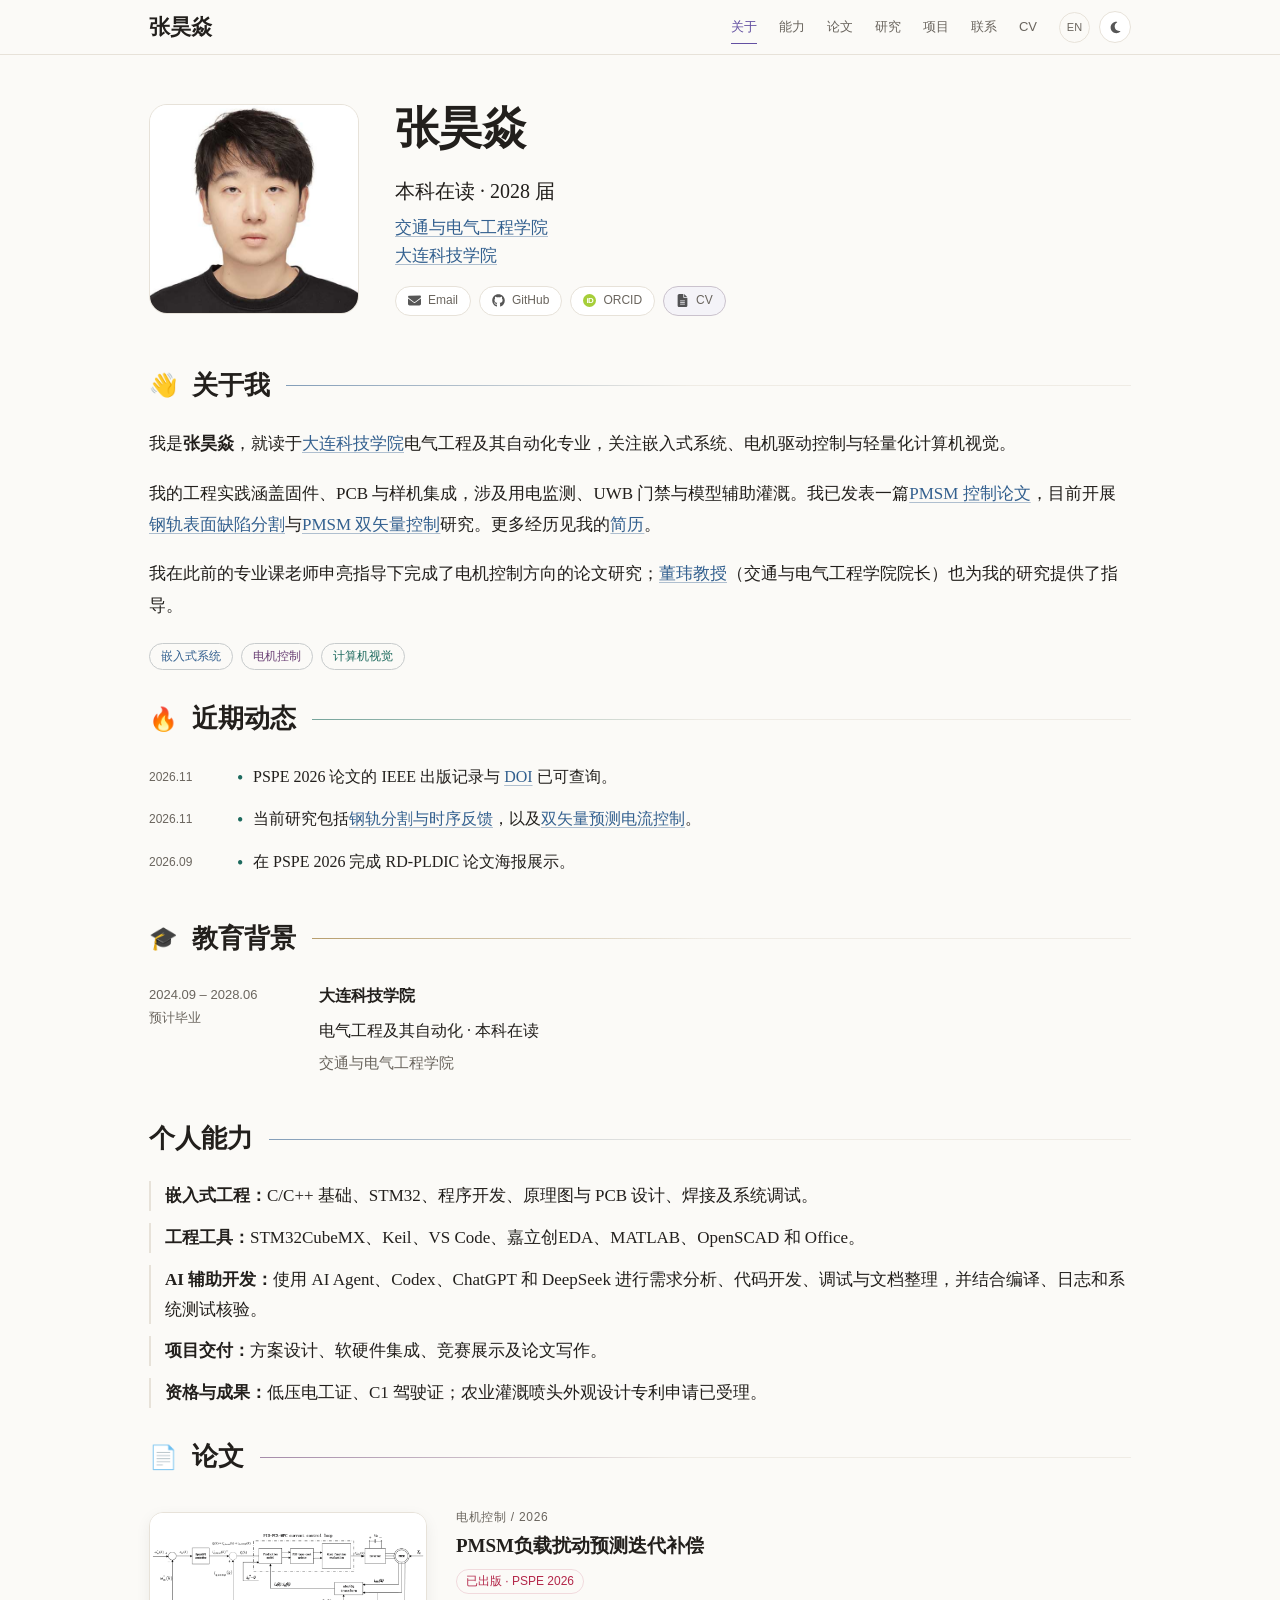
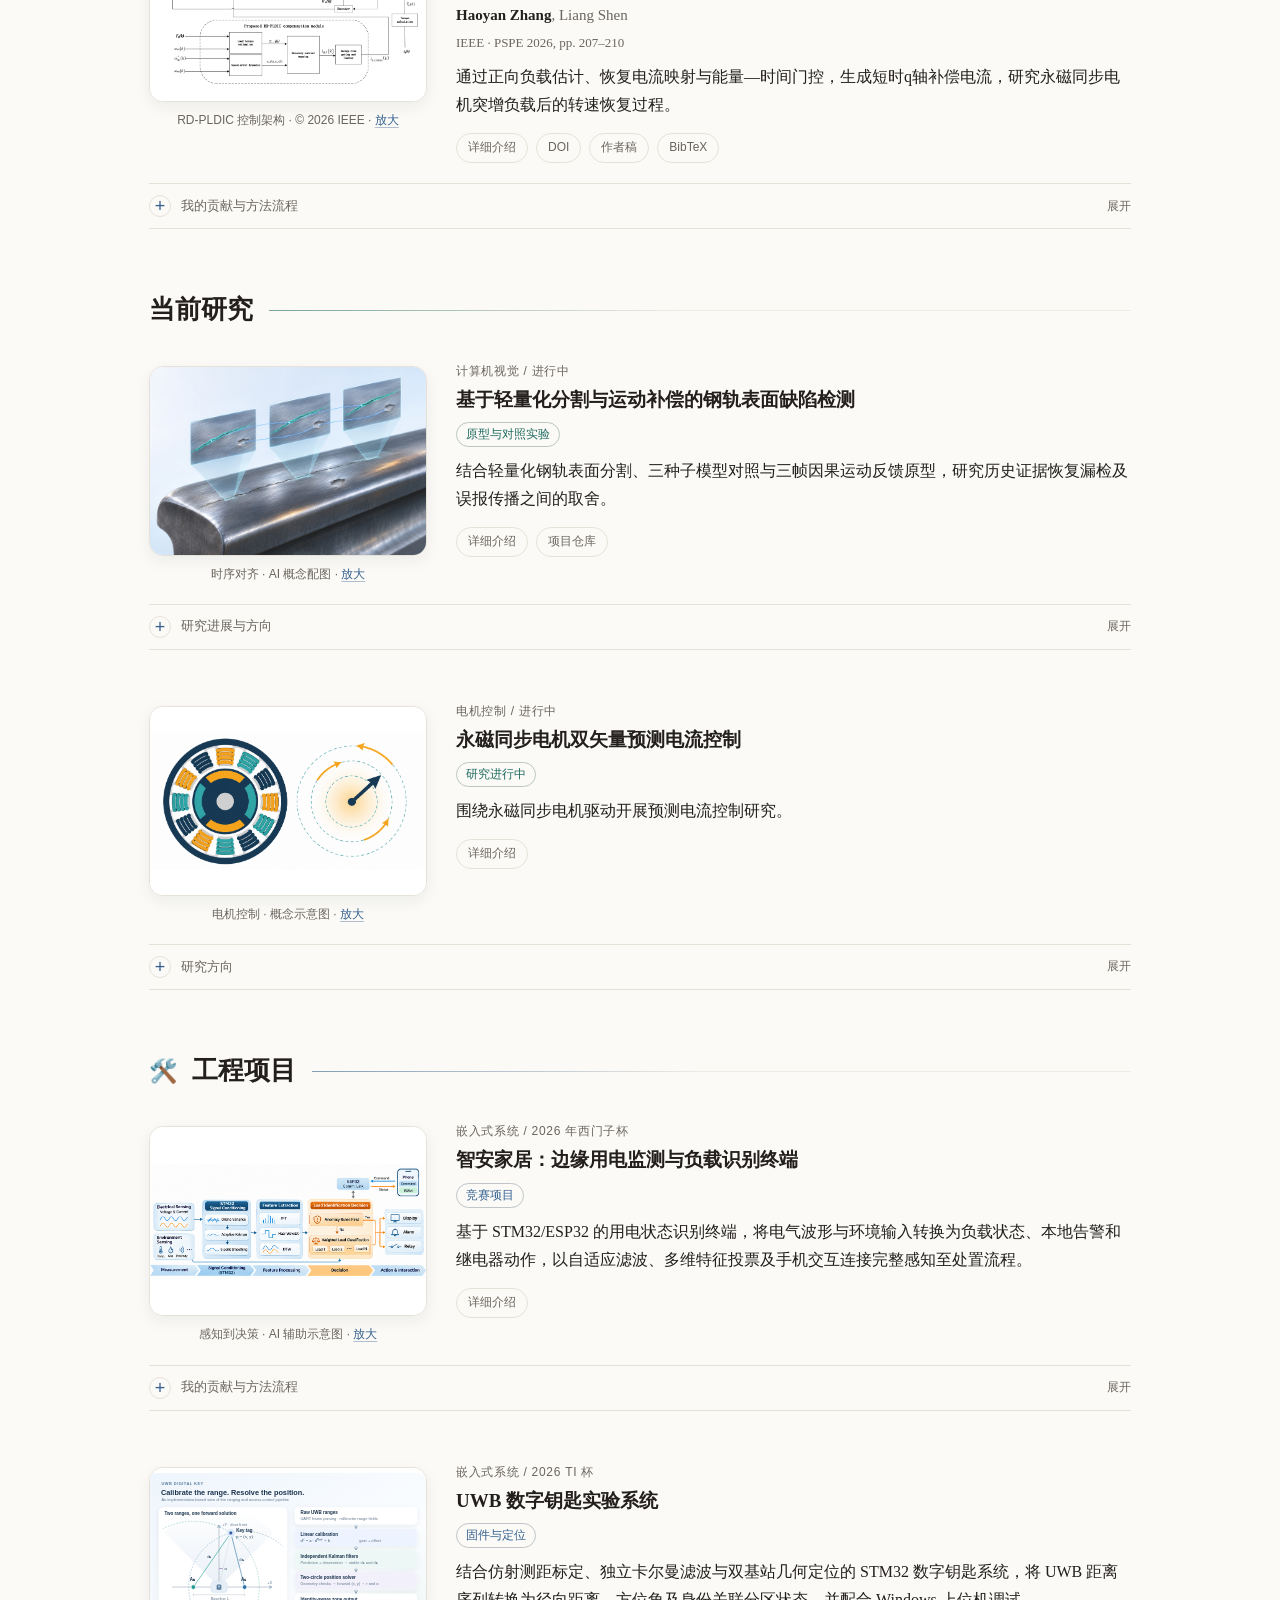
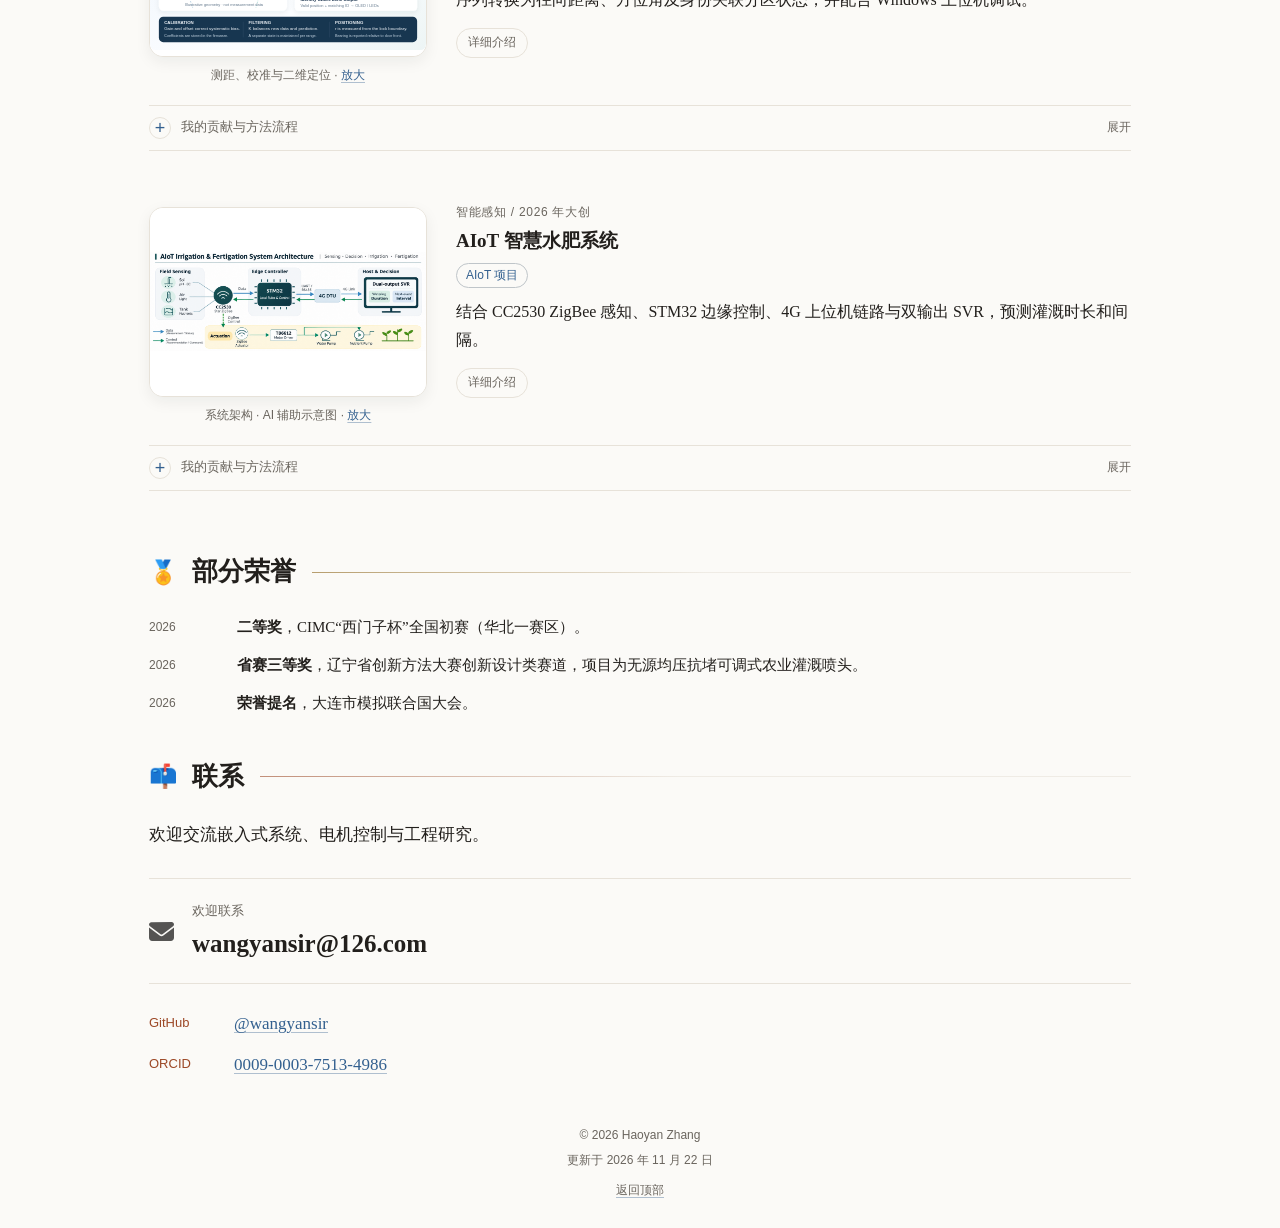
==== commit 346d41ed: "Publish academic homepage and verified research updates" ====
--- a/zh.html
+++ b/zh.html
@@ -13,9 +13,9 @@
 <section class="section" id="publications"><h2 class="section-title plum"><span aria-hidden="true">📄</span>论文</h2><article class="work-entry" id="work-rd-pldic"><div class="work-row"><figure class="work-media"><button class="visual-toggle" type="button" aria-pressed="false" aria-label="切换概览与方法：PMSM负载扰动预测迭代补偿" data-visual-toggle data-caption-overview="RD-PLDIC 控制架构 · © 2026 IEEE" data-caption-method="转速恢复仿真 · © 2026 IEEE"><img class="visual-overview" src="assets/rd-pldic-control.png" alt="RD-PLDIC 控制架构：预测电流控制、负载估计、恢复电流映射及能量—时间门控。© 2026 IEEE。" width="278" height="190" loading="lazy"><img class="visual-method" src="assets/rd-pldic-speed.png" alt="" aria-hidden="true" width="278" height="190" loading="lazy"><span class="visual-hint" aria-hidden="true">查看方法</span></button><figcaption class="image-caption"><span data-visual-caption aria-live="polite">RD-PLDIC 控制架构 · © 2026 IEEE</span> · <a href="assets/rd-pldic-control.png" target="_blank" rel="noopener">放大</a></figcaption></figure><div class="work-copy"><p class="entry-kicker">电机控制 / 2026</p><h3>PMSM负载扰动预测迭代补偿</h3><p class="venue"><span class="badge publication">已出版 · PSPE 2026</span></p><p class="authors"><strong>Haoyan Zhang</strong>, Liang Shen</p><p class="work-note">IEEE · PSPE 2026, pp. 207–210</p><p class="work-description">通过正向负载估计、恢复电流映射与能量—时间门控，生成短时q轴补偿电流，研究永磁同步电机突增负载后的转速恢复过程。</p><div class="resource-links"><a class="pill" href="publications/rd-pldic-zh.html">详细介绍</a><a class="pill" href="https://doi.org/10.1109/PSPE71359.2026.11780839" target="_blank" rel="noopener">DOI</a><a class="pill" href="assets/rd-pldic-author-manuscript.pdf" target="_blank" rel="noopener">作者稿</a><a class="pill" href="files/rd-pldic.bib" download>BibTeX</a></div></div></div><details class="contribution"><summary><span class="expand-icon" aria-hidden="true">+</span><span>我的贡献与方法流程</span><span class="expand-label" data-open-label="收起" data-closed-label="展开">展开</span></summary><div class="contribution-body"><p class="contribution-role">第一作者 · 建模、仿真与论文</p><ul><li>设计结合正向负载估计、恢复电流映射与能量—时间门控的短时 q 轴电流补偿。</li><li>建立 PMSM 驱动数值对比，分析转速恢复、累计误差和持续补偿。</li><li>完成英文稿件撰写与修改，并在 PSPE 2026 作海报展示。</li></ul><ol class="workflow" aria-label="方法流程"><li>估计负载</li><li>映射恢复电流</li><li>补偿门控</li><li>评价恢复过程</li></ol><p class="scope-note">结果来自已测试工况下的正向增载仿真。</p></div></details></article></section>
 <section class="section" id="research"><h2 class="section-title teal">当前研究</h2><article class="work-entry" id="work-rail-inspection"><div class="work-row"><figure class="work-media"><button class="visual-toggle visual-art" type="button" aria-pressed="false" aria-label="切换概览与方法：基于轻量化分割与运动补偿的钢轨表面缺陷检测" data-visual-toggle data-caption-overview="时序对齐 · AI 概念配图" data-caption-method="研究路径 · LevinJustus"><img class="visual-overview" src="assets/rail-inspection-concept.jpg" alt="AI 辅助研究概念图：钢轨表面缺陷、时序对齐与分割。" width="278" height="190" loading="lazy"><img class="visual-method" src="assets/rail-reference-method.svg" alt="" aria-hidden="true" width="278" height="190" loading="lazy"><span class="visual-hint" aria-hidden="true">查看方法</span></button><figcaption class="image-caption"><span data-visual-caption aria-live="polite">时序对齐 · AI 概念配图</span> · <a href="assets/rail-inspection-concept.jpg" target="_blank" rel="noopener">放大</a></figcaption></figure><div class="work-copy"><p class="entry-kicker">计算机视觉 / 进行中</p><h3>基于轻量化分割与运动补偿的钢轨表面缺陷检测</h3><p class="venue"><span class="badge ongoing">原型与对照实验</span></p><p class="work-description">结合轻量化钢轨表面分割、三种子模型对照与三帧因果运动反馈原型，研究历史证据恢复漏检及误报传播之间的取舍。</p><div class="resource-links"><a class="pill" href="research/rail-inspection-zh.html">详细介绍</a><a class="pill" href="https://github.com/LevinJustus/rail-surface-motion-research" target="_blank" rel="noopener">项目仓库</a></div></div></div><details class="contribution"><summary><span class="expand-icon" aria-hidden="true">+</span><span>研究进展与方向</span><span class="expand-label" data-open-label="收起" data-closed-label="展开">展开</span></summary><div class="contribution-body"><p class="contribution-role">合作研究 · 项目仓库 v0.6.0</p><ul><li>项目仓库已报告基于 1396 张训练图、400 张验证图的三种子 U-Net 与 DeepLabv3+ 基线。</li><li>三帧因果原型将运动对齐与历史缺陷证据结合。</li><li>当前研究时序反馈中的漏检恢复与误报传播。</li></ul><ol class="workflow" aria-label="方法流程"><li>训练与验证</li><li>对齐观测</li><li>复用时序证据</li><li>检查误报</li></ol><p class="scope-note">当前分数为验证集结果；连续真实轨面视频、独立测试和部署为后续工作。</p></div></details></article>
 <article class="work-entry" id="work-dual-vector-control"><div class="work-row"><figure class="work-media"><a class="visual-toggle figure-link" href="assets/motor-control-overview.png" target="_blank" rel="noopener" aria-label="查看原尺寸图：永磁同步电机双矢量预测电流控制"><img class="visual-overview" src="assets/motor-control-overview.png" alt="电机控制通用概念示意图。" width="278" height="190" loading="lazy"><span class="visual-hint" aria-hidden="true">放大查看</span></a><figcaption class="image-caption"><span data-visual-caption aria-live="polite">电机控制 · 概念示意图</span> · <a href="assets/motor-control-overview.png" target="_blank" rel="noopener">放大</a></figcaption></figure><div class="work-copy"><p class="entry-kicker">电机控制 / 进行中</p><h3>永磁同步电机双矢量预测电流控制</h3><p class="venue"><span class="badge ongoing">研究进行中</span></p><p class="work-description">围绕永磁同步电机驱动开展预测电流控制研究。</p><div class="resource-links"><a class="pill" href="research/dual-vector-control-zh.html">详细介绍</a></div></div></div><details class="contribution"><summary><span class="expand-icon" aria-hidden="true">+</span><span>研究方向</span><span class="expand-label" data-open-label="收起" data-closed-label="展开">展开</span></summary><div class="contribution-body"><p class="contribution-role">预测电流控制</p><ul><li>研究面向永磁同步电机驱动的预测电流控制。</li></ul><ol class="workflow" aria-label="方法流程"><li>电机控制</li><li>预测控制</li></ol><p class="scope-note">电机驱动控制方向的在研工作。</p></div></details></article></section>
-<section class="section" id="projects"><h2 class="section-title blue"><span aria-hidden="true">🛠️</span>工程项目</h2><article class="work-entry" id="work-smart-home"><div class="work-row"><figure class="work-media"><button class="visual-toggle" type="button" aria-pressed="false" aria-label="切换概览与方法：智安家居：边缘用电监测与负载识别终端" data-visual-toggle data-caption-overview="感知到决策 · AI 辅助示意图" data-caption-method="本地感知与保护架构"><img class="visual-overview" src="assets/smart-home-research-graphic.png" alt="依据正式设计方案与代码绘制的 AI 辅助系统示意图。" width="278" height="190" loading="lazy"><img class="visual-method" src="assets/smart-home-system.svg" alt="" aria-hidden="true" width="278" height="190" loading="lazy"><span class="visual-hint" aria-hidden="true">查看方法</span></button><figcaption class="image-caption"><span data-visual-caption aria-live="polite">感知到决策 · AI 辅助示意图</span> · <a href="assets/smart-home-research-graphic.png" target="_blank" rel="noopener">放大</a></figcaption></figure><div class="work-copy"><p class="entry-kicker">嵌入式系统 / 2026</p><h3>智安家居：边缘用电监测与负载识别终端</h3><p class="venue"><span class="badge engineering">竞赛项目</span></p><p class="work-description">基于 STM32/ESP32 的用电状态识别终端，将电气波形与环境输入转换为负载状态、本地告警和继电器动作，以自适应滤波、多维特征投票及手机交互连接完整感知至处置流程。</p><div class="resource-links"><a class="pill" href="projects/smart-home-zh.html">详细介绍</a></div></div></div><details class="contribution"><summary><span class="expand-icon" aria-hidden="true">+</span><span>我的贡献与方法流程</span><span class="expand-label" data-open-label="收起" data-closed-label="展开">展开</span></summary><div class="contribution-body"><p class="contribution-role">固件、硬件与原型集成</p><ul><li>独立完成 STM32 程序、原理图与 PCB 设计、焊接和整机集成调试。</li><li>将测量滤波、时频特征与负载状态识别、本地异常处置连接起来。</li><li>集成本地按键与 ESP32 手机协同操作，并使用 OpenSCAD 完成外壳建模。</li></ul><ol class="workflow" aria-label="方法流程"><li>采集信号</li><li>提取特征</li><li>识别与保护</li><li>状态上报</li></ol><p class="scope-note">项目获得 CIMC 西门子杯全国初赛华北一赛区二等奖。</p></div></details></article>
+<section class="section" id="projects"><h2 class="section-title blue"><span aria-hidden="true">🛠️</span>工程项目</h2><article class="work-entry" id="work-smart-home"><div class="work-row"><figure class="work-media"><button class="visual-toggle" type="button" aria-pressed="false" aria-label="切换概览与方法：智安家居：边缘用电监测与负载识别终端" data-visual-toggle data-caption-overview="感知到决策 · AI 辅助示意图" data-caption-method="本地感知与保护架构"><img class="visual-overview" src="assets/smart-home-research-graphic.png" alt="依据正式设计方案与代码绘制的 AI 辅助系统示意图。" width="278" height="190" loading="lazy"><img class="visual-method" src="assets/smart-home-system.svg" alt="" aria-hidden="true" width="278" height="190" loading="lazy"><span class="visual-hint" aria-hidden="true">查看方法</span></button><figcaption class="image-caption"><span data-visual-caption aria-live="polite">感知到决策 · AI 辅助示意图</span> · <a href="assets/smart-home-research-graphic.png" target="_blank" rel="noopener">放大</a></figcaption></figure><div class="work-copy"><p class="entry-kicker">嵌入式系统 / 2026 年西门子杯</p><h3>智安家居：边缘用电监测与负载识别终端</h3><p class="venue"><span class="badge engineering">竞赛项目</span></p><p class="work-description">基于 STM32/ESP32 的用电状态识别终端，将电气波形与环境输入转换为负载状态、本地告警和继电器动作，以自适应滤波、多维特征投票及手机交互连接完整感知至处置流程。</p><div class="resource-links"><a class="pill" href="projects/smart-home-zh.html">详细介绍</a></div></div></div><details class="contribution"><summary><span class="expand-icon" aria-hidden="true">+</span><span>我的贡献与方法流程</span><span class="expand-label" data-open-label="收起" data-closed-label="展开">展开</span></summary><div class="contribution-body"><p class="contribution-role">固件、硬件与原型集成</p><ul><li>独立完成 STM32 程序、原理图与 PCB 设计、焊接和整机集成调试。</li><li>将测量滤波、时频特征与负载状态识别、本地异常处置连接起来。</li><li>集成本地按键与 ESP32 手机协同操作，并使用 OpenSCAD 完成外壳建模。</li></ul><ol class="workflow" aria-label="方法流程"><li>采集信号</li><li>提取特征</li><li>识别与保护</li><li>状态上报</li></ol><p class="scope-note">项目获得 CIMC 西门子杯全国初赛华北一赛区二等奖。</p></div></details></article>
 <article class="work-entry" id="work-uwb-key"><div class="work-row"><figure class="work-media"><a class="visual-toggle figure-link" href="assets/uwb-localization-pipeline.svg" target="_blank" rel="noopener" aria-label="查看原尺寸图：UWB 数字钥匙实验系统"><img class="visual-overview" src="assets/uwb-localization-pipeline.svg" alt="源码对应的测距处理链路与双基站几何示意。" width="278" height="190" loading="lazy"><span class="visual-hint" aria-hidden="true">放大查看</span></a><figcaption class="image-caption"><span data-visual-caption aria-live="polite">测距、校准与二维定位</span> · <a href="assets/uwb-localization-pipeline.svg" target="_blank" rel="noopener">放大</a></figcaption></figure><div class="work-copy"><p class="entry-kicker">嵌入式系统 / 2026 TI 杯</p><h3>UWB 数字钥匙实验系统</h3><p class="venue"><span class="badge engineering">固件与定位</span></p><p class="work-description">结合仿射测距标定、独立卡尔曼滤波与双基站几何定位的 STM32 数字钥匙系统，将 UWB 距离序列转换为径向距离、方位角及身份关联分区状态，并配合 Windows 上位机调试。</p><div class="resource-links"><a class="pill" href="projects/uwb-key-zh.html">详细介绍</a></div></div></div><details class="contribution"><summary><span class="expand-icon" aria-hidden="true">+</span><span>我的贡献与方法流程</span><span class="expand-label" data-open-label="收起" data-closed-label="展开">展开</span></summary><div class="contribution-body"><p class="contribution-role">硬件、固件与上位机集成</p><ul><li>对两路基站测距分别进行线性标定与独立卡尔曼滤波。</li><li>结合双圆定位、三区域门禁判定、异常数据检查和锁定逻辑。</li><li>开发并调试硬件与固件，使用 ChatGPT 开发 Windows 上位机。</li></ul><ol class="workflow" aria-label="方法流程"><li>线性标定</li><li>逐路滤波</li><li>双圆定位</li><li>身份与分区</li></ol><p class="scope-note">详情页按已核对源码说明信号链、标定模型和定位几何。</p></div></details></article>
-<article class="work-entry" id="work-aiot-fertigation"><div class="work-row"><figure class="work-media"><button class="visual-toggle" type="button" aria-pressed="false" aria-label="切换概览与方法：AIoT 智慧水肥系统" data-visual-toggle data-caption-overview="系统架构 · AI 辅助示意图" data-caption-method="预测到控制的流程"><img class="visual-overview" src="assets/fertigation-research-graphic.png" alt="依据项目大纲 3.0 绘制的 AI 辅助系统示意图。" width="278" height="190" loading="lazy"><img class="visual-method" src="assets/aiot-system-architecture.svg" alt="" aria-hidden="true" width="278" height="190" loading="lazy"><span class="visual-hint" aria-hidden="true">查看方法</span></button><figcaption class="image-caption"><span data-visual-caption aria-live="polite">系统架构 · AI 辅助示意图</span> · <a href="assets/fertigation-research-graphic.png" target="_blank" rel="noopener">放大</a></figcaption></figure><div class="work-copy"><p class="entry-kicker">智能感知 / 2026</p><h3>AIoT 智慧水肥系统</h3><p class="venue"><span class="badge engineering">AIoT 项目</span></p><p class="work-description">结合 CC2530 ZigBee 感知、STM32 边缘控制、4G 上位机链路与双输出 SVR，预测灌溉时长和间隔。</p><div class="resource-links"><a class="pill" href="projects/aiot-fertigation-zh.html">详细介绍</a></div></div></div><details class="contribution"><summary><span class="expand-icon" aria-hidden="true">+</span><span>我的贡献与方法流程</span><span class="expand-label" data-open-label="收起" data-closed-label="展开">展开</span></summary><div class="contribution-body"><p class="contribution-role">系统设计与预测控制软件</p><ul><li>设计采用 STM32、ZigBee 与 4G-DTU 通信的传感至边缘控制链路。</li><li>建立双输出 SVR 软件原型，预测灌溉时长与间隔，并映射到执行等级。</li><li>使用 2160 条兼容模拟样本检查原型的决策逻辑。</li></ul><ol class="workflow" aria-label="方法流程"><li>采集输入</li><li>SVR 预测</li><li>映射控制等级</li><li>边缘执行</li></ol><p class="scope-note">相关喷头设计获省赛奖项，外观设计专利申请已受理。</p></div></details></article></section>
+<article class="work-entry" id="work-aiot-fertigation"><div class="work-row"><figure class="work-media"><button class="visual-toggle" type="button" aria-pressed="false" aria-label="切换概览与方法：AIoT 智慧水肥系统" data-visual-toggle data-caption-overview="系统架构 · AI 辅助示意图" data-caption-method="预测到控制的流程"><img class="visual-overview" src="assets/fertigation-research-graphic.png" alt="依据项目大纲 3.0 绘制的 AI 辅助系统示意图。" width="278" height="190" loading="lazy"><img class="visual-method" src="assets/aiot-system-architecture.svg" alt="" aria-hidden="true" width="278" height="190" loading="lazy"><span class="visual-hint" aria-hidden="true">查看方法</span></button><figcaption class="image-caption"><span data-visual-caption aria-live="polite">系统架构 · AI 辅助示意图</span> · <a href="assets/fertigation-research-graphic.png" target="_blank" rel="noopener">放大</a></figcaption></figure><div class="work-copy"><p class="entry-kicker">智能感知 / 2026 年大创</p><h3>AIoT 智慧水肥系统</h3><p class="venue"><span class="badge engineering">AIoT 项目</span></p><p class="work-description">结合 CC2530 ZigBee 感知、STM32 边缘控制、4G 上位机链路与双输出 SVR，预测灌溉时长和间隔。</p><div class="resource-links"><a class="pill" href="projects/aiot-fertigation-zh.html">详细介绍</a></div></div></div><details class="contribution"><summary><span class="expand-icon" aria-hidden="true">+</span><span>我的贡献与方法流程</span><span class="expand-label" data-open-label="收起" data-closed-label="展开">展开</span></summary><div class="contribution-body"><p class="contribution-role">系统设计与预测控制软件</p><ul><li>设计采用 STM32、ZigBee 与 4G-DTU 通信的传感至边缘控制链路。</li><li>建立双输出 SVR 软件原型，预测灌溉时长与间隔，并映射到执行等级。</li><li>使用 2160 条兼容模拟样本检查原型的决策逻辑。</li></ul><ol class="workflow" aria-label="方法流程"><li>采集输入</li><li>SVR 预测</li><li>映射控制等级</li><li>边缘执行</li></ol><p class="scope-note">相关喷头设计获省赛奖项，外观设计专利申请已受理。</p></div></details></article></section>
 <section class="section" id="honors"><h2 class="section-title gold"><span aria-hidden="true">🏅</span>部分荣誉</h2><ul class="honors-list"><li><span>2026</span><div><strong>二等奖</strong>，CIMC“西门子杯”全国初赛（华北一赛区）。</div></li><li><span>2026</span><div><strong>省赛三等奖</strong>，辽宁省创新方法大赛创新设计类赛道，项目为无源均压抗堵可调式农业灌溉喷头。</div></li><li><span>2026</span><div><strong>荣誉提名</strong>，大连市模拟联合国大会。</div></li></ul></section>
 <section class="section" id="contact"><h2 class="section-title rust"><span aria-hidden="true">📫</span>联系</h2><p>欢迎交流嵌入式系统、电机控制与工程研究。</p><a class="email-contact" href="mailto:wangyansir@126.com"><img class="icon" src="assets/icons/envelope.svg" alt="" aria-hidden="true" width="13" height="13"><span><small>欢迎联系</small><strong>wangyansir@126.com</strong></span></a><dl class="contact-list"><dt>GitHub</dt><dd><a href="https://github.com/wangyansir" target="_blank" rel="noopener">@wangyansir</a></dd><dt>ORCID</dt><dd><a href="https://orcid.org/0009-0003-7513-4986" target="_blank" rel="noopener">0009-0003-7513-4986</a></dd></dl></section></main>
 <footer class="site-footer page"><p>© 2026 Haoyan Zhang</p><p>更新于 2026 年 11 月 22 日</p><a href="#top">返回顶部</a></footer></body></html>
--- a/style.css
+++ b/style.css
@@ -41,9 +41,10 @@
 .work-entry+.work-entry{padding-top:20px}
 .work-row{display:grid;grid-template-columns:278px minmax(0,1fr);gap:29px;align-items:start}
 .work-media{min-width:0;margin:0;padding-top:4px}
-.visual-toggle{display:block;position:relative;width:100%;height:170px;padding:12px;background:#fff;border:1px solid var(--line);border-radius:14px;overflow:hidden;box-shadow:0 5px 15px #171c2610}
+.visual-toggle{display:block;position:relative;width:100%;height:190px;padding:0;background:#fff;border:1px solid var(--line);border-radius:14px;overflow:hidden;box-shadow:0 5px 15px #171c2610}
 .visual-toggle img{width:100%;height:100%;object-fit:contain;background:#fff}
-.visual-toggle .visual-method{position:absolute;inset:12px;width:calc(100% - 24px);height:calc(100% - 24px);opacity:0;transition:opacity .25s ease}
+.visual-toggle .visual-method{position:absolute;inset:0;width:100%;height:100%;opacity:0;transition:opacity .25s ease}
+.visual-toggle.visual-art .visual-overview{object-fit:cover}
 .visual-toggle.show-method .visual-method{opacity:1}
 .visual-toggle .visual-overview{transition:opacity .25s ease}
 .visual-toggle.show-method .visual-overview{opacity:0}
@@ -88,3 +89,6 @@
 @media print{.contribution,.visual-hint{display:none}.homepage .hero{grid-template-columns:130px 1fr}.homepage .portrait{width:130px;height:130px}.work-row{grid-template-columns:200px 1fr}.visual-toggle{box-shadow:none}}
 .theme-toggle>.icon{display:none}.moon-icon{display:flex}[data-theme=dark] .theme-toggle>.icon{display:block}[data-theme=dark] .moon-icon{display:none}
 @media(max-width:480px){.topbar-inner{display:grid;grid-template-columns:1fr auto;gap:0 16px;min-height:88px}.topbar-brand{display:block;grid-column:1;grid-row:1;font-size:20px;padding-top:8px}.controls{grid-column:2;grid-row:1;padding-top:7px}.topbar-nav{grid-column:1/3;grid-row:2;justify-content:space-between;gap:12px;font-size:12px;min-width:0}.topbar-nav a{padding:8px 0 9px}.topbar-nav a::after{bottom:5px}.portrait{height:140px}.hero h1{font-size:clamp(24px,7.5vw,30px)}html{scroll-padding-top:108px}}
+.equation-scroll{overflow-x:auto;margin:1.6rem 0;padding:1.15rem 1rem;background:#f4f7fa;border-left:3px solid #6583a0;border-radius:3px}.equation-scroll .katex-display{margin:.3rem 0}.technical-excerpt{margin-top:2rem}.technical-excerpt h3{font-size:1.08rem}.code-panel{margin:1rem 0 0;border:1px solid #263e57;border-radius:8px;overflow:hidden;background:#101c2c;color:#dce7f3}.code-header{display:flex;justify-content:space-between;gap:1rem;padding:.7rem 1rem;background:#1b2b40;color:#c9d8e8;font:600 .75rem/1.4 system-ui;letter-spacing:.03em}.code-panel pre{margin:0;padding:1rem 1.2rem;overflow-x:auto;font: .84rem/1.65 Consolas,monospace}.hljs-keyword,.hljs-type{color:#b0cbff}.hljs-number,.hljs-literal{color:#f5c28b}.hljs-title,.hljs-function{color:#8edacb}.source-note{font-size:.85rem;color:#65758a}.project-page .technical-content{min-width:0}
+.skills-list{list-style:none;margin:0;padding:0;display:grid;gap:12px}.skills-list li{padding:0 0 0 14px;border-left:2px solid var(--line);line-height:1.75}.skills-list strong{color:var(--ink)}
+@media(max-width:480px){.topbar-nav{display:grid;grid-template-columns:repeat(4,max-content);justify-content:space-between;gap:0 10px;overflow:visible}.topbar-nav a{padding:6px 0}.topbar-nav a::after{bottom:3px}html{scroll-padding-top:135px}}
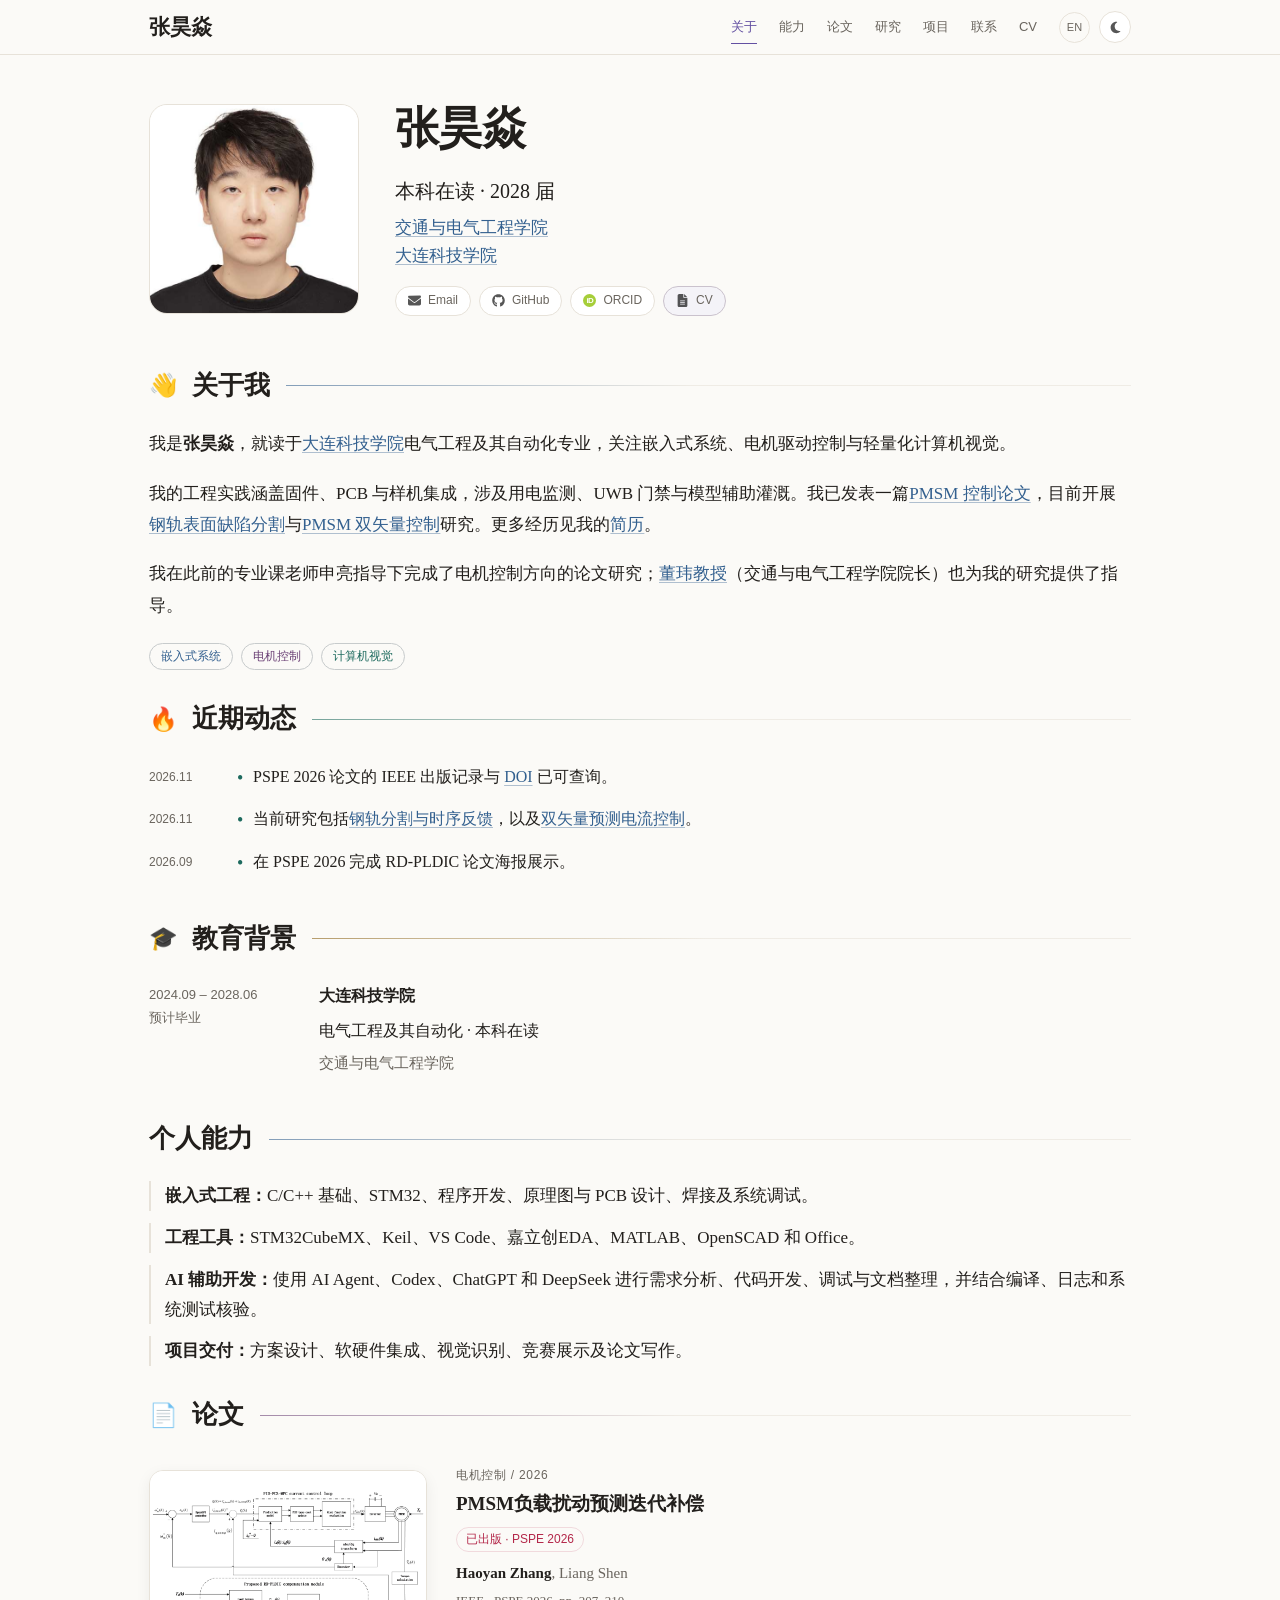
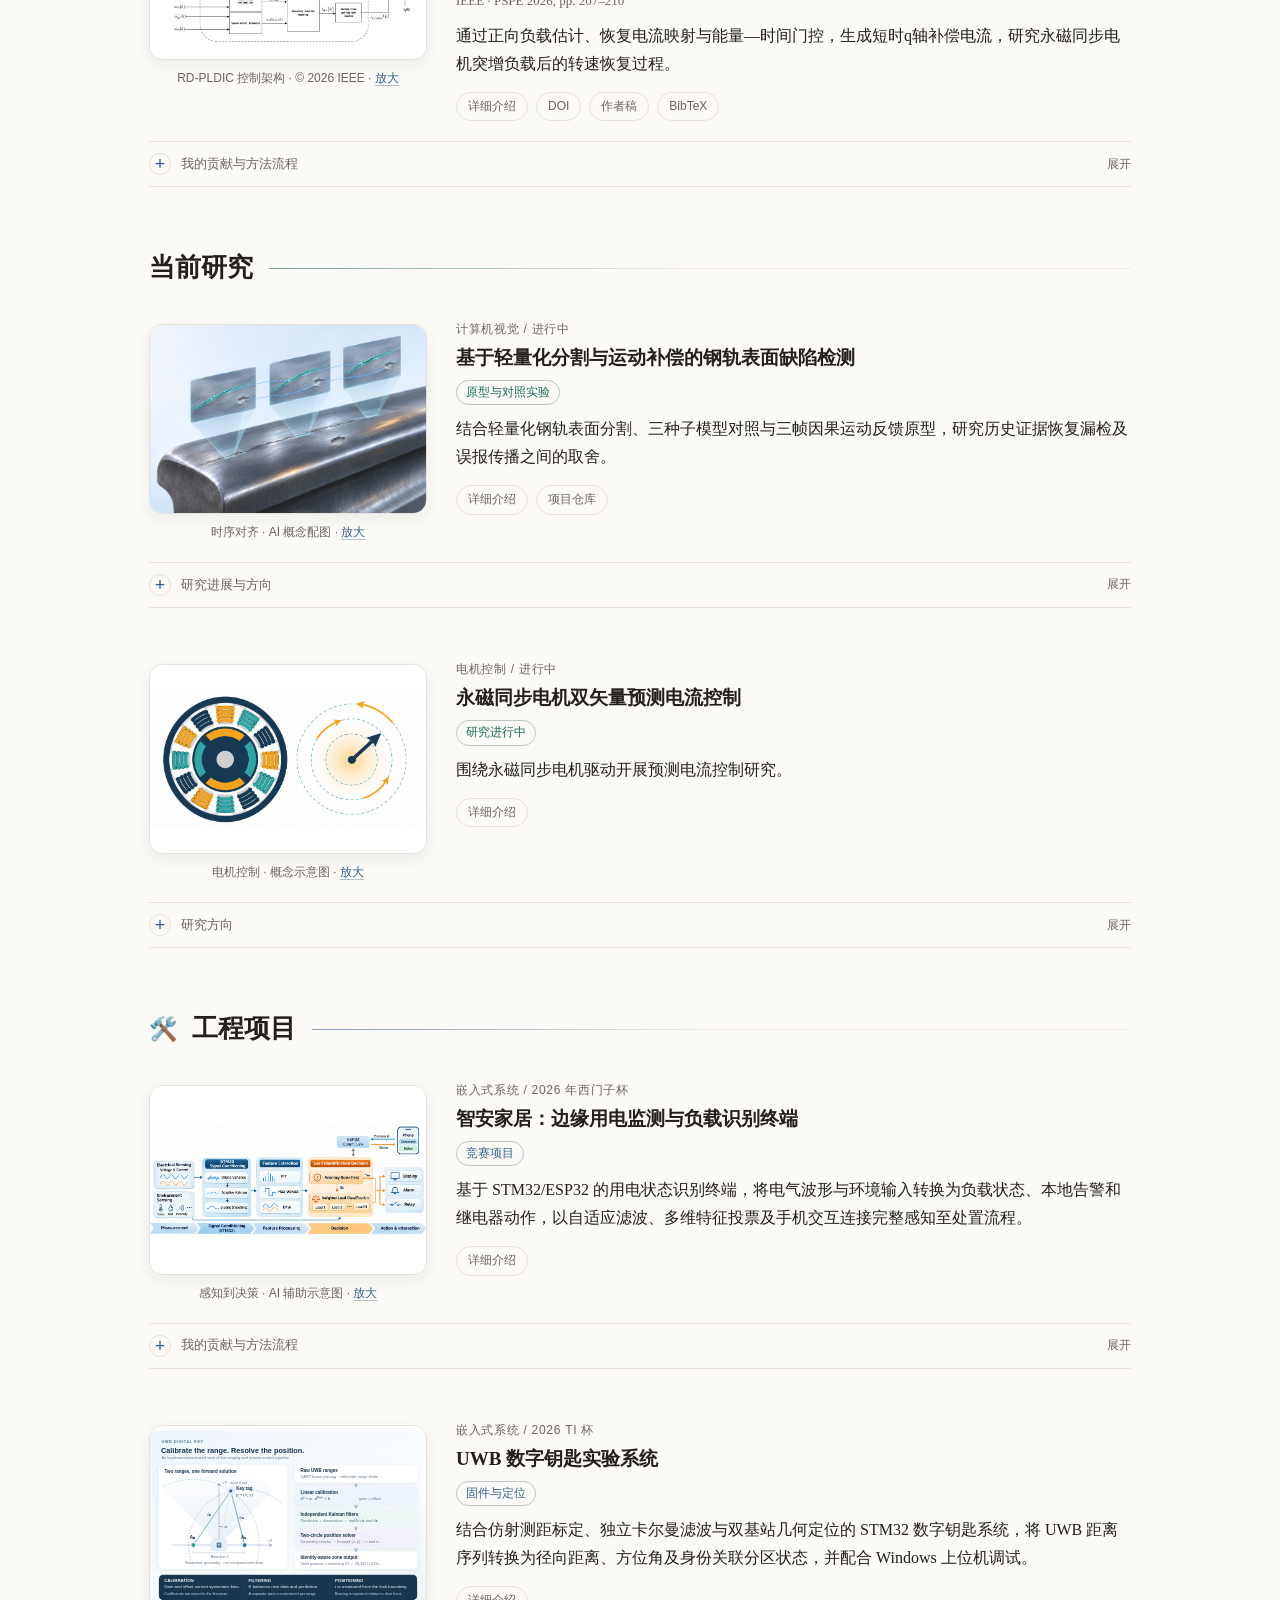
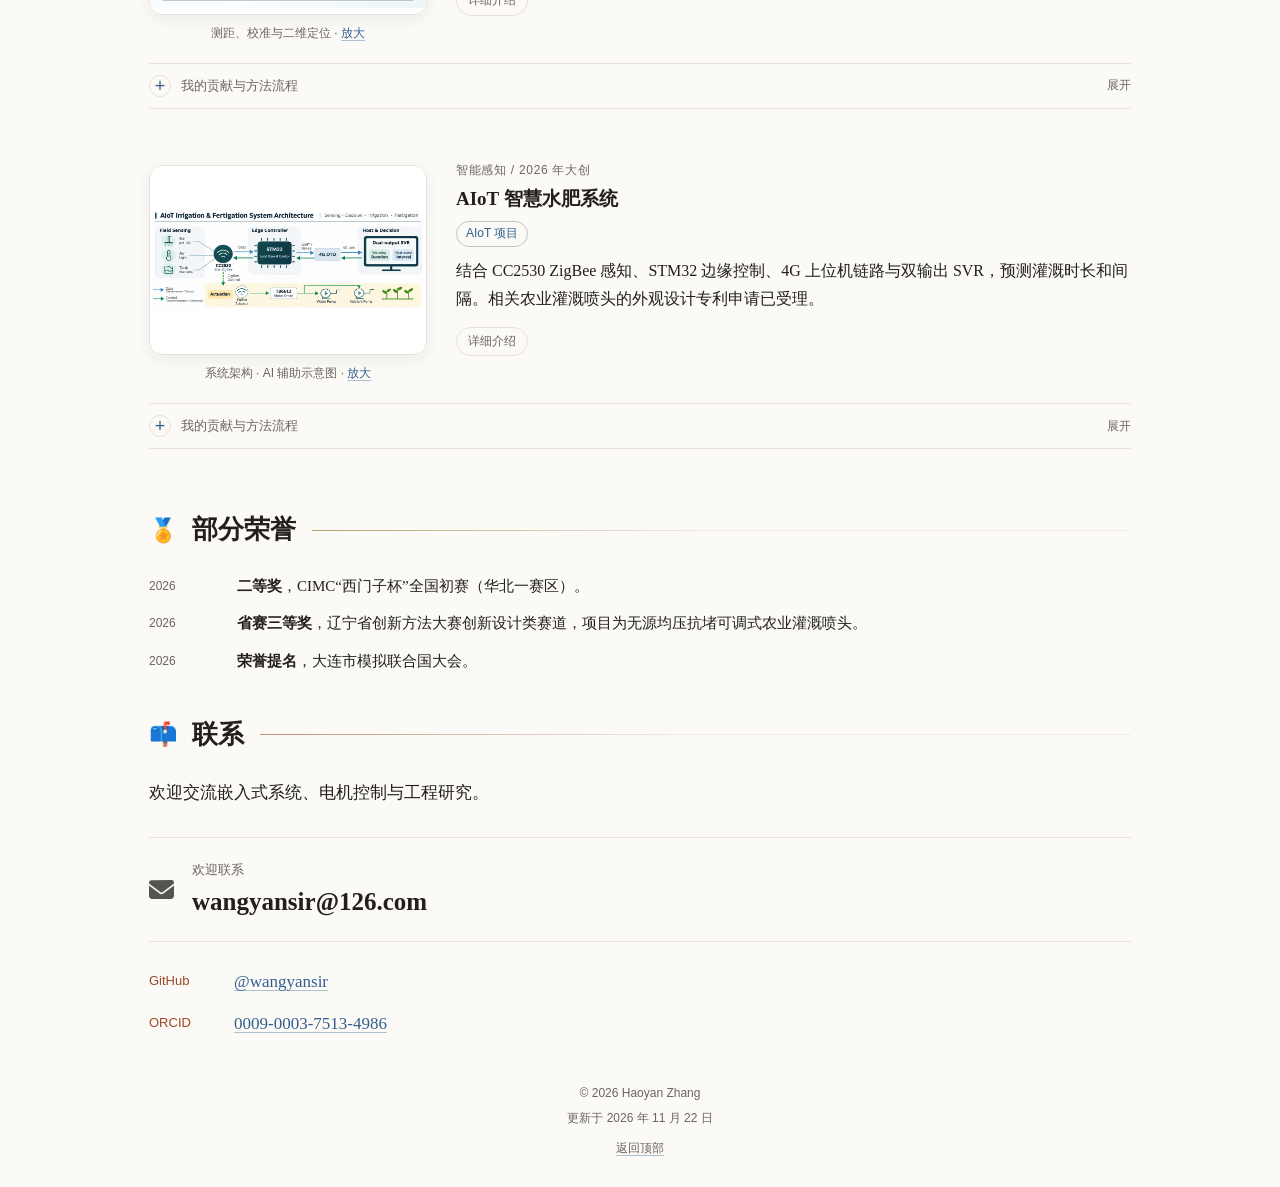
==== commit 02199811: "Publish academic homepage and verified research updates" ====
--- a/zh.html
+++ b/zh.html
@@ -9,13 +9,13 @@
 <section class="section" id="about"><h2 class="section-title blue"><span aria-hidden="true">👋</span>关于我</h2><p>我是<strong>张昊焱</strong>，就读于<a href="https://www.dlust.edu.cn/" target="_blank" rel="noopener">大连科技学院</a>电气工程及其自动化专业，关注嵌入式系统、电机驱动控制与轻量化计算机视觉。</p><p>我的工程实践涵盖固件、PCB 与样机集成，涉及用电监测、UWB 门禁与模型辅助灌溉。我已发表一篇<a href="publications/rd-pldic-zh.html">PMSM 控制论文</a>，目前开展<a href="research/rail-inspection-zh.html">钢轨表面缺陷分割</a>与<a href="research/dual-vector-control-zh.html">PMSM 双矢量控制</a>研究。更多经历见我的<a href="assets/zhang-haoyan-cv.pdf" target="_blank" rel="noopener">简历</a>。</p><p>我在此前的专业课老师申亮指导下完成了电机控制方向的论文研究；<a href="https://sub2.dlust.edu.cn/dqgc/channel-161.html" target="_blank" rel="noopener">董玮教授</a>（交通与电气工程学院院长）也为我的研究提供了指导。</p><ul class="interest-tags" aria-label="研究兴趣"><li>嵌入式系统</li><li>电机控制</li><li>计算机视觉</li></ul></section>
 <section class="section" id="news"><h2 class="section-title teal"><span aria-hidden="true">🔥</span>近期动态</h2><ul class="news-list"><li><time>2026.11</time><div>PSPE 2026 论文的 IEEE 出版记录与 <a href="https://doi.org/10.1109/PSPE71359.2026.11780839" target="_blank" rel="noopener">DOI</a> 已可查询。</div></li><li><time>2026.11</time><div>当前研究包括<a href="research/rail-inspection-zh.html">钢轨分割与时序反馈</a>，以及<a href="research/dual-vector-control-zh.html">双矢量预测电流控制</a>。</div></li><li><time>2026.09</time><div>在 PSPE 2026 完成 RD-PLDIC 论文海报展示。</div></li></ul></section>
 <section class="section" id="education"><h2 class="section-title gold"><span aria-hidden="true">🎓</span>教育背景</h2><div class="dated-entry"><p class="entry-date">2024.09 – 2028.06<br><span>预计毕业</span></p><div><p><strong>大连科技学院</strong></p><p>电气工程及其自动化 · 本科在读</p><p class="muted small">交通与电气工程学院</p></div></div></section>
-<section class="section" id="skills"><h2 class="section-title blue">个人能力</h2><ul class="skills-list"><li><strong>嵌入式工程：</strong>C/C++ 基础、STM32、程序开发、原理图与 PCB 设计、焊接及系统调试。</li><li><strong>工程工具：</strong>STM32CubeMX、Keil、VS Code、嘉立创EDA、MATLAB、OpenSCAD 和 Office。</li><li><strong>AI 辅助开发：</strong>使用 AI Agent、Codex、ChatGPT 和 DeepSeek 进行需求分析、代码开发、调试与文档整理，并结合编译、日志和系统测试核验。</li><li><strong>项目交付：</strong>方案设计、软硬件集成、竞赛展示及论文写作。</li><li><strong>资格与成果：</strong>低压电工证、C1 驾驶证；农业灌溉喷头外观设计专利申请已受理。</li></ul></section>
+<section class="section" id="skills"><h2 class="section-title blue">个人能力</h2><ul class="skills-list"><li><strong>嵌入式工程：</strong>C/C++ 基础、STM32、程序开发、原理图与 PCB 设计、焊接及系统调试。</li><li><strong>工程工具：</strong>STM32CubeMX、Keil、VS Code、嘉立创EDA、MATLAB、OpenSCAD 和 Office。</li><li><strong>AI 辅助开发：</strong>使用 AI Agent、Codex、ChatGPT 和 DeepSeek 进行需求分析、代码开发、调试与文档整理，并结合编译、日志和系统测试核验。</li><li><strong>项目交付：</strong>方案设计、软硬件集成、视觉识别、竞赛展示及论文写作。</li></ul></section>
 <section class="section" id="publications"><h2 class="section-title plum"><span aria-hidden="true">📄</span>论文</h2><article class="work-entry" id="work-rd-pldic"><div class="work-row"><figure class="work-media"><button class="visual-toggle" type="button" aria-pressed="false" aria-label="切换概览与方法：PMSM负载扰动预测迭代补偿" data-visual-toggle data-caption-overview="RD-PLDIC 控制架构 · © 2026 IEEE" data-caption-method="转速恢复仿真 · © 2026 IEEE"><img class="visual-overview" src="assets/rd-pldic-control.png" alt="RD-PLDIC 控制架构：预测电流控制、负载估计、恢复电流映射及能量—时间门控。© 2026 IEEE。" width="278" height="190" loading="lazy"><img class="visual-method" src="assets/rd-pldic-speed.png" alt="" aria-hidden="true" width="278" height="190" loading="lazy"><span class="visual-hint" aria-hidden="true">查看方法</span></button><figcaption class="image-caption"><span data-visual-caption aria-live="polite">RD-PLDIC 控制架构 · © 2026 IEEE</span> · <a href="assets/rd-pldic-control.png" target="_blank" rel="noopener">放大</a></figcaption></figure><div class="work-copy"><p class="entry-kicker">电机控制 / 2026</p><h3>PMSM负载扰动预测迭代补偿</h3><p class="venue"><span class="badge publication">已出版 · PSPE 2026</span></p><p class="authors"><strong>Haoyan Zhang</strong>, Liang Shen</p><p class="work-note">IEEE · PSPE 2026, pp. 207–210</p><p class="work-description">通过正向负载估计、恢复电流映射与能量—时间门控，生成短时q轴补偿电流，研究永磁同步电机突增负载后的转速恢复过程。</p><div class="resource-links"><a class="pill" href="publications/rd-pldic-zh.html">详细介绍</a><a class="pill" href="https://doi.org/10.1109/PSPE71359.2026.11780839" target="_blank" rel="noopener">DOI</a><a class="pill" href="assets/rd-pldic-author-manuscript.pdf" target="_blank" rel="noopener">作者稿</a><a class="pill" href="files/rd-pldic.bib" download>BibTeX</a></div></div></div><details class="contribution"><summary><span class="expand-icon" aria-hidden="true">+</span><span>我的贡献与方法流程</span><span class="expand-label" data-open-label="收起" data-closed-label="展开">展开</span></summary><div class="contribution-body"><p class="contribution-role">第一作者 · 建模、仿真与论文</p><ul><li>设计结合正向负载估计、恢复电流映射与能量—时间门控的短时 q 轴电流补偿。</li><li>建立 PMSM 驱动数值对比，分析转速恢复、累计误差和持续补偿。</li><li>完成英文稿件撰写与修改，并在 PSPE 2026 作海报展示。</li></ul><ol class="workflow" aria-label="方法流程"><li>估计负载</li><li>映射恢复电流</li><li>补偿门控</li><li>评价恢复过程</li></ol><p class="scope-note">结果来自已测试工况下的正向增载仿真。</p></div></details></article></section>
-<section class="section" id="research"><h2 class="section-title teal">当前研究</h2><article class="work-entry" id="work-rail-inspection"><div class="work-row"><figure class="work-media"><button class="visual-toggle visual-art" type="button" aria-pressed="false" aria-label="切换概览与方法：基于轻量化分割与运动补偿的钢轨表面缺陷检测" data-visual-toggle data-caption-overview="时序对齐 · AI 概念配图" data-caption-method="研究路径 · LevinJustus"><img class="visual-overview" src="assets/rail-inspection-concept.jpg" alt="AI 辅助研究概念图：钢轨表面缺陷、时序对齐与分割。" width="278" height="190" loading="lazy"><img class="visual-method" src="assets/rail-reference-method.svg" alt="" aria-hidden="true" width="278" height="190" loading="lazy"><span class="visual-hint" aria-hidden="true">查看方法</span></button><figcaption class="image-caption"><span data-visual-caption aria-live="polite">时序对齐 · AI 概念配图</span> · <a href="assets/rail-inspection-concept.jpg" target="_blank" rel="noopener">放大</a></figcaption></figure><div class="work-copy"><p class="entry-kicker">计算机视觉 / 进行中</p><h3>基于轻量化分割与运动补偿的钢轨表面缺陷检测</h3><p class="venue"><span class="badge ongoing">原型与对照实验</span></p><p class="work-description">结合轻量化钢轨表面分割、三种子模型对照与三帧因果运动反馈原型，研究历史证据恢复漏检及误报传播之间的取舍。</p><div class="resource-links"><a class="pill" href="research/rail-inspection-zh.html">详细介绍</a><a class="pill" href="https://github.com/LevinJustus/rail-surface-motion-research" target="_blank" rel="noopener">项目仓库</a></div></div></div><details class="contribution"><summary><span class="expand-icon" aria-hidden="true">+</span><span>研究进展与方向</span><span class="expand-label" data-open-label="收起" data-closed-label="展开">展开</span></summary><div class="contribution-body"><p class="contribution-role">合作研究 · 项目仓库 v0.6.0</p><ul><li>项目仓库已报告基于 1396 张训练图、400 张验证图的三种子 U-Net 与 DeepLabv3+ 基线。</li><li>三帧因果原型将运动对齐与历史缺陷证据结合。</li><li>当前研究时序反馈中的漏检恢复与误报传播。</li></ul><ol class="workflow" aria-label="方法流程"><li>训练与验证</li><li>对齐观测</li><li>复用时序证据</li><li>检查误报</li></ol><p class="scope-note">当前分数为验证集结果；连续真实轨面视频、独立测试和部署为后续工作。</p></div></details></article>
+<section class="section" id="research"><h2 class="section-title teal">当前研究</h2><article class="work-entry" id="work-rail-inspection"><div class="work-row"><figure class="work-media"><button class="visual-toggle visual-art" type="button" aria-pressed="false" aria-label="切换概览与方法：基于轻量化分割与运动补偿的钢轨表面缺陷检测" data-visual-toggle data-caption-overview="时序对齐 · AI 概念配图" data-caption-method="简化研究流程概览"><img class="visual-overview" src="assets/rail-inspection-concept.jpg" alt="AI 辅助研究概念图：钢轨表面缺陷、时序对齐与分割。" width="278" height="190" loading="lazy"><img class="visual-method" src="assets/rail-reference-method.svg" alt="" aria-hidden="true" width="278" height="190" loading="lazy"><span class="visual-hint" aria-hidden="true">查看方法</span></button><figcaption class="image-caption"><span data-visual-caption aria-live="polite">时序对齐 · AI 概念配图</span> · <a href="assets/rail-inspection-concept.jpg" target="_blank" rel="noopener">放大</a></figcaption></figure><div class="work-copy"><p class="entry-kicker">计算机视觉 / 进行中</p><h3>基于轻量化分割与运动补偿的钢轨表面缺陷检测</h3><p class="venue"><span class="badge ongoing">原型与对照实验</span></p><p class="work-description">结合轻量化钢轨表面分割、三种子模型对照与三帧因果运动反馈原型，研究历史证据恢复漏检及误报传播之间的取舍。</p><div class="resource-links"><a class="pill" href="research/rail-inspection-zh.html">详细介绍</a><a class="pill" href="https://github.com/LevinJustus/rail-surface-motion-research" target="_blank" rel="noopener">项目仓库</a></div></div></div><details class="contribution"><summary><span class="expand-icon" aria-hidden="true">+</span><span>研究进展与方向</span><span class="expand-label" data-open-label="收起" data-closed-label="展开">展开</span></summary><div class="contribution-body"><p class="contribution-role">合作研究 · 项目仓库 v0.6.0</p><ul><li>项目仓库已报告基于 1396 张训练图、400 张验证图的三种子 U-Net 与 DeepLabv3+ 基线。</li><li>三帧因果原型将运动对齐与历史缺陷证据结合。</li><li>当前研究时序反馈中的漏检恢复与误报传播。</li></ul><ol class="workflow" aria-label="方法流程"><li>训练与验证</li><li>对齐观测</li><li>复用时序证据</li><li>检查误报</li></ol><p class="scope-note">当前分数为验证集结果；连续真实轨面视频、独立测试和部署为后续工作。</p></div></details></article>
 <article class="work-entry" id="work-dual-vector-control"><div class="work-row"><figure class="work-media"><a class="visual-toggle figure-link" href="assets/motor-control-overview.png" target="_blank" rel="noopener" aria-label="查看原尺寸图：永磁同步电机双矢量预测电流控制"><img class="visual-overview" src="assets/motor-control-overview.png" alt="电机控制通用概念示意图。" width="278" height="190" loading="lazy"><span class="visual-hint" aria-hidden="true">放大查看</span></a><figcaption class="image-caption"><span data-visual-caption aria-live="polite">电机控制 · 概念示意图</span> · <a href="assets/motor-control-overview.png" target="_blank" rel="noopener">放大</a></figcaption></figure><div class="work-copy"><p class="entry-kicker">电机控制 / 进行中</p><h3>永磁同步电机双矢量预测电流控制</h3><p class="venue"><span class="badge ongoing">研究进行中</span></p><p class="work-description">围绕永磁同步电机驱动开展预测电流控制研究。</p><div class="resource-links"><a class="pill" href="research/dual-vector-control-zh.html">详细介绍</a></div></div></div><details class="contribution"><summary><span class="expand-icon" aria-hidden="true">+</span><span>研究方向</span><span class="expand-label" data-open-label="收起" data-closed-label="展开">展开</span></summary><div class="contribution-body"><p class="contribution-role">预测电流控制</p><ul><li>研究面向永磁同步电机驱动的预测电流控制。</li></ul><ol class="workflow" aria-label="方法流程"><li>电机控制</li><li>预测控制</li></ol><p class="scope-note">电机驱动控制方向的在研工作。</p></div></details></article></section>
 <section class="section" id="projects"><h2 class="section-title blue"><span aria-hidden="true">🛠️</span>工程项目</h2><article class="work-entry" id="work-smart-home"><div class="work-row"><figure class="work-media"><button class="visual-toggle" type="button" aria-pressed="false" aria-label="切换概览与方法：智安家居：边缘用电监测与负载识别终端" data-visual-toggle data-caption-overview="感知到决策 · AI 辅助示意图" data-caption-method="本地感知与保护架构"><img class="visual-overview" src="assets/smart-home-research-graphic.png" alt="依据正式设计方案与代码绘制的 AI 辅助系统示意图。" width="278" height="190" loading="lazy"><img class="visual-method" src="assets/smart-home-system.svg" alt="" aria-hidden="true" width="278" height="190" loading="lazy"><span class="visual-hint" aria-hidden="true">查看方法</span></button><figcaption class="image-caption"><span data-visual-caption aria-live="polite">感知到决策 · AI 辅助示意图</span> · <a href="assets/smart-home-research-graphic.png" target="_blank" rel="noopener">放大</a></figcaption></figure><div class="work-copy"><p class="entry-kicker">嵌入式系统 / 2026 年西门子杯</p><h3>智安家居：边缘用电监测与负载识别终端</h3><p class="venue"><span class="badge engineering">竞赛项目</span></p><p class="work-description">基于 STM32/ESP32 的用电状态识别终端，将电气波形与环境输入转换为负载状态、本地告警和继电器动作，以自适应滤波、多维特征投票及手机交互连接完整感知至处置流程。</p><div class="resource-links"><a class="pill" href="projects/smart-home-zh.html">详细介绍</a></div></div></div><details class="contribution"><summary><span class="expand-icon" aria-hidden="true">+</span><span>我的贡献与方法流程</span><span class="expand-label" data-open-label="收起" data-closed-label="展开">展开</span></summary><div class="contribution-body"><p class="contribution-role">固件、硬件与原型集成</p><ul><li>独立完成 STM32 程序、原理图与 PCB 设计、焊接和整机集成调试。</li><li>将测量滤波、时频特征与负载状态识别、本地异常处置连接起来。</li><li>集成本地按键与 ESP32 手机协同操作，并使用 OpenSCAD 完成外壳建模。</li></ul><ol class="workflow" aria-label="方法流程"><li>采集信号</li><li>提取特征</li><li>识别与保护</li><li>状态上报</li></ol><p class="scope-note">项目获得 CIMC 西门子杯全国初赛华北一赛区二等奖。</p></div></details></article>
 <article class="work-entry" id="work-uwb-key"><div class="work-row"><figure class="work-media"><a class="visual-toggle figure-link" href="assets/uwb-localization-pipeline.svg" target="_blank" rel="noopener" aria-label="查看原尺寸图：UWB 数字钥匙实验系统"><img class="visual-overview" src="assets/uwb-localization-pipeline.svg" alt="源码对应的测距处理链路与双基站几何示意。" width="278" height="190" loading="lazy"><span class="visual-hint" aria-hidden="true">放大查看</span></a><figcaption class="image-caption"><span data-visual-caption aria-live="polite">测距、校准与二维定位</span> · <a href="assets/uwb-localization-pipeline.svg" target="_blank" rel="noopener">放大</a></figcaption></figure><div class="work-copy"><p class="entry-kicker">嵌入式系统 / 2026 TI 杯</p><h3>UWB 数字钥匙实验系统</h3><p class="venue"><span class="badge engineering">固件与定位</span></p><p class="work-description">结合仿射测距标定、独立卡尔曼滤波与双基站几何定位的 STM32 数字钥匙系统，将 UWB 距离序列转换为径向距离、方位角及身份关联分区状态，并配合 Windows 上位机调试。</p><div class="resource-links"><a class="pill" href="projects/uwb-key-zh.html">详细介绍</a></div></div></div><details class="contribution"><summary><span class="expand-icon" aria-hidden="true">+</span><span>我的贡献与方法流程</span><span class="expand-label" data-open-label="收起" data-closed-label="展开">展开</span></summary><div class="contribution-body"><p class="contribution-role">硬件、固件与上位机集成</p><ul><li>对两路基站测距分别进行线性标定与独立卡尔曼滤波。</li><li>结合双圆定位、三区域门禁判定、异常数据检查和锁定逻辑。</li><li>开发并调试硬件与固件，使用 ChatGPT 开发 Windows 上位机。</li></ul><ol class="workflow" aria-label="方法流程"><li>线性标定</li><li>逐路滤波</li><li>双圆定位</li><li>身份与分区</li></ol><p class="scope-note">详情页按已核对源码说明信号链、标定模型和定位几何。</p></div></details></article>
-<article class="work-entry" id="work-aiot-fertigation"><div class="work-row"><figure class="work-media"><button class="visual-toggle" type="button" aria-pressed="false" aria-label="切换概览与方法：AIoT 智慧水肥系统" data-visual-toggle data-caption-overview="系统架构 · AI 辅助示意图" data-caption-method="预测到控制的流程"><img class="visual-overview" src="assets/fertigation-research-graphic.png" alt="依据项目大纲 3.0 绘制的 AI 辅助系统示意图。" width="278" height="190" loading="lazy"><img class="visual-method" src="assets/aiot-system-architecture.svg" alt="" aria-hidden="true" width="278" height="190" loading="lazy"><span class="visual-hint" aria-hidden="true">查看方法</span></button><figcaption class="image-caption"><span data-visual-caption aria-live="polite">系统架构 · AI 辅助示意图</span> · <a href="assets/fertigation-research-graphic.png" target="_blank" rel="noopener">放大</a></figcaption></figure><div class="work-copy"><p class="entry-kicker">智能感知 / 2026 年大创</p><h3>AIoT 智慧水肥系统</h3><p class="venue"><span class="badge engineering">AIoT 项目</span></p><p class="work-description">结合 CC2530 ZigBee 感知、STM32 边缘控制、4G 上位机链路与双输出 SVR，预测灌溉时长和间隔。</p><div class="resource-links"><a class="pill" href="projects/aiot-fertigation-zh.html">详细介绍</a></div></div></div><details class="contribution"><summary><span class="expand-icon" aria-hidden="true">+</span><span>我的贡献与方法流程</span><span class="expand-label" data-open-label="收起" data-closed-label="展开">展开</span></summary><div class="contribution-body"><p class="contribution-role">系统设计与预测控制软件</p><ul><li>设计采用 STM32、ZigBee 与 4G-DTU 通信的传感至边缘控制链路。</li><li>建立双输出 SVR 软件原型，预测灌溉时长与间隔，并映射到执行等级。</li><li>使用 2160 条兼容模拟样本检查原型的决策逻辑。</li></ul><ol class="workflow" aria-label="方法流程"><li>采集输入</li><li>SVR 预测</li><li>映射控制等级</li><li>边缘执行</li></ol><p class="scope-note">相关喷头设计获省赛奖项，外观设计专利申请已受理。</p></div></details></article></section>
+<article class="work-entry" id="work-aiot-fertigation"><div class="work-row"><figure class="work-media"><button class="visual-toggle" type="button" aria-pressed="false" aria-label="切换概览与方法：AIoT 智慧水肥系统" data-visual-toggle data-caption-overview="系统架构 · AI 辅助示意图" data-caption-method="预测到控制的流程"><img class="visual-overview" src="assets/fertigation-research-graphic.png" alt="依据项目大纲 3.0 绘制的 AI 辅助系统示意图。" width="278" height="190" loading="lazy"><img class="visual-method" src="assets/aiot-system-architecture.svg" alt="" aria-hidden="true" width="278" height="190" loading="lazy"><span class="visual-hint" aria-hidden="true">查看方法</span></button><figcaption class="image-caption"><span data-visual-caption aria-live="polite">系统架构 · AI 辅助示意图</span> · <a href="assets/fertigation-research-graphic.png" target="_blank" rel="noopener">放大</a></figcaption></figure><div class="work-copy"><p class="entry-kicker">智能感知 / 2026 年大创</p><h3>AIoT 智慧水肥系统</h3><p class="venue"><span class="badge engineering">AIoT 项目</span></p><p class="work-description">结合 CC2530 ZigBee 感知、STM32 边缘控制、4G 上位机链路与双输出 SVR，预测灌溉时长和间隔。相关农业灌溉喷头的外观设计专利申请已受理。</p><div class="resource-links"><a class="pill" href="projects/aiot-fertigation-zh.html">详细介绍</a></div></div></div><details class="contribution"><summary><span class="expand-icon" aria-hidden="true">+</span><span>我的贡献与方法流程</span><span class="expand-label" data-open-label="收起" data-closed-label="展开">展开</span></summary><div class="contribution-body"><p class="contribution-role">系统设计与预测控制软件</p><ul><li>设计采用 STM32、ZigBee 与 4G-DTU 通信的传感至边缘控制链路。</li><li>建立双输出 SVR 软件原型，预测灌溉时长与间隔，并映射到执行等级。</li><li>使用 2160 条兼容模拟样本检查原型的决策逻辑。</li></ul><ol class="workflow" aria-label="方法流程"><li>采集输入</li><li>SVR 预测</li><li>映射控制等级</li><li>边缘执行</li></ol><p class="scope-note">相关喷头设计获省赛奖项，外观设计专利申请已受理。</p></div></details></article></section>
 <section class="section" id="honors"><h2 class="section-title gold"><span aria-hidden="true">🏅</span>部分荣誉</h2><ul class="honors-list"><li><span>2026</span><div><strong>二等奖</strong>，CIMC“西门子杯”全国初赛（华北一赛区）。</div></li><li><span>2026</span><div><strong>省赛三等奖</strong>，辽宁省创新方法大赛创新设计类赛道，项目为无源均压抗堵可调式农业灌溉喷头。</div></li><li><span>2026</span><div><strong>荣誉提名</strong>，大连市模拟联合国大会。</div></li></ul></section>
 <section class="section" id="contact"><h2 class="section-title rust"><span aria-hidden="true">📫</span>联系</h2><p>欢迎交流嵌入式系统、电机控制与工程研究。</p><a class="email-contact" href="mailto:wangyansir@126.com"><img class="icon" src="assets/icons/envelope.svg" alt="" aria-hidden="true" width="13" height="13"><span><small>欢迎联系</small><strong>wangyansir@126.com</strong></span></a><dl class="contact-list"><dt>GitHub</dt><dd><a href="https://github.com/wangyansir" target="_blank" rel="noopener">@wangyansir</a></dd><dt>ORCID</dt><dd><a href="https://orcid.org/0009-0003-7513-4986" target="_blank" rel="noopener">0009-0003-7513-4986</a></dd></dl></section></main>
 <footer class="site-footer page"><p>© 2026 Haoyan Zhang</p><p>更新于 2026 年 11 月 22 日</p><a href="#top">返回顶部</a></footer></body></html>
